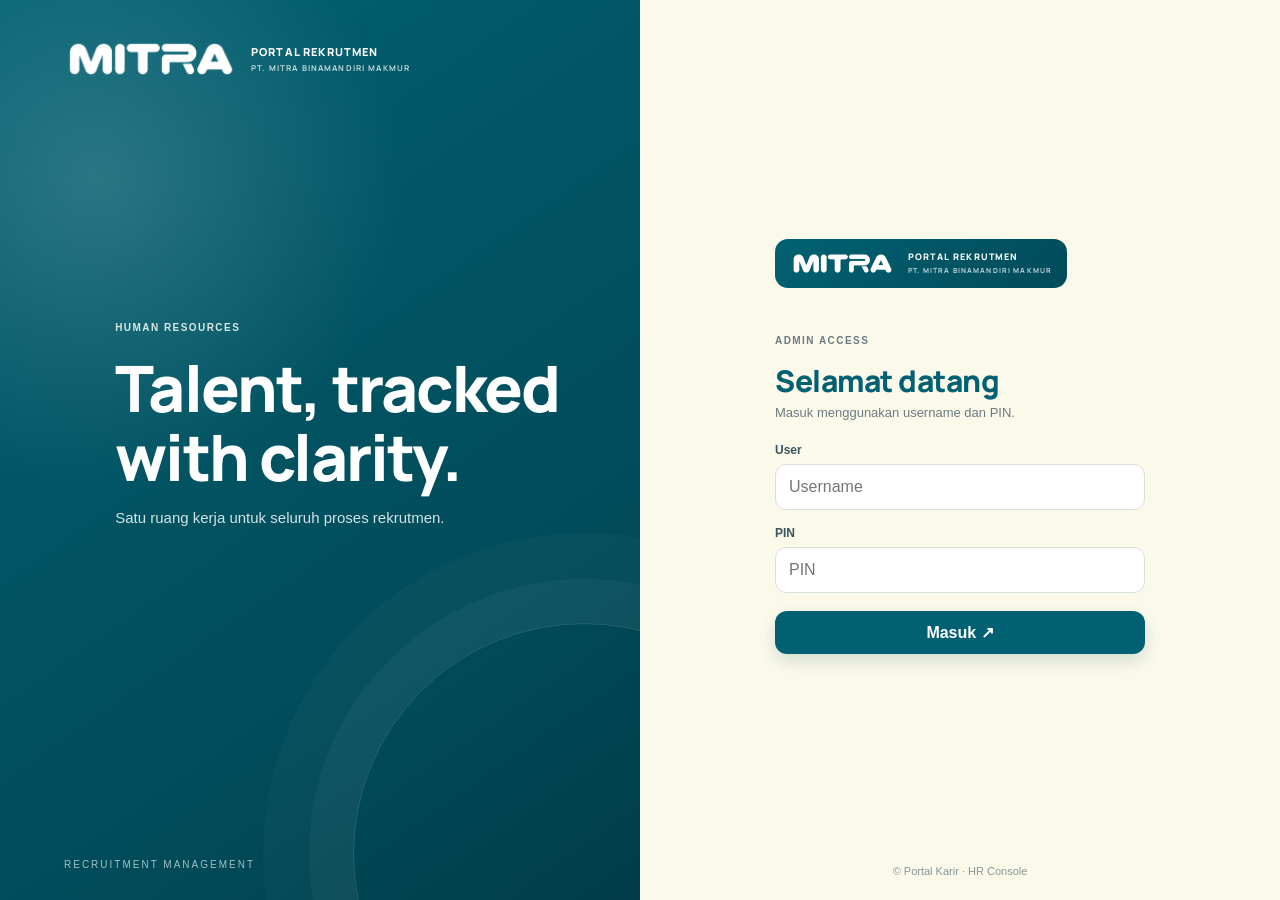
==== index.html @ e3c779b3 "Add files via upload" ====
<!doctype html>
<html lang="id">
<head>
  <meta charset="utf-8">
  <meta name="viewport" content="width=device-width, initial-scale=1">
  <meta name="theme-color" content="#016172">
  <title>Portal Karir · HR Console</title>
  <link rel="stylesheet" href="assets/css/app.css?v=20261119-mitra-recruitment-01">
  <link rel="stylesheet" href="assets/css/mitra-theme.css?v=20261119-mitra-recruitment-01">
</head>
<body class="admin-page">
  <div id="desktop-guard" class="desktop-guard">
    <div class="guard-mark"><img src="assets/img/logo-mitra.png" alt="Logo Mitra"></div>
    <div class="guard-title">Portal Karir</div>
  </div>

  <div id="login-view" class="login-screen">
    <div class="login-art">
      <div class="brand-lockup"><img class="brand-logo" src="assets/img/logo-mitra.png" alt="PT. Mitra Binamandiri Makmur"><span class="brand-copy">PORTAL REKRUTMEN<small>PT. MITRA BINAMANDIRI MAKMUR</small></span></div>
      <div class="login-art-copy"><span class="eyebrow">HUMAN RESOURCES</span><h1>Talent, tracked<br>with clarity.</h1><p>Satu ruang kerja untuk seluruh proses rekrutmen.</p></div>
      <div class="login-art-foot">RECRUITMENT MANAGEMENT</div>
    </div>
    <div class="login-panel">
      <div class="login-box">
        <div class="brand-lockup dark"><img class="brand-logo" src="assets/img/logo-mitra.png" alt="PT. Mitra Binamandiri Makmur"><span class="brand-copy">PORTAL REKRUTMEN<small>PT. MITRA BINAMANDIRI MAKMUR</small></span></div>
        <span class="eyebrow muted">ADMIN ACCESS</span>
        <h2>Selamat datang</h2>
        <p class="subtle">Masuk menggunakan username dan PIN.</p>
        <form id="login-form" autocomplete="on">
          <label class="field-label" for="login-user">User</label>
          <input id="login-user" class="input" name="username" autocomplete="username" autocapitalize="none" spellcheck="false" minlength="3" maxlength="32" required placeholder="Username">
          <label class="field-label" for="login-pin">PIN</label>
          <input id="login-pin" class="input" name="pin" type="password" inputmode="numeric" pattern="[0-9]{4,12}" minlength="4" maxlength="12" autocomplete="current-password" required placeholder="PIN">
          <button class="btn btn-primary full" type="submit">Masuk <span aria-hidden="true">↗</span></button>
          <div id="login-error" class="form-error" role="alert"></div>
        </form>
      </div>
      <div class="login-copyright">© Portal Karir · HR Console</div>
    </div>
  </div>

  <div id="admin-shell" class="admin-shell hidden">
    <aside class="sidebar">
      <div class="sidebar-brand"><img class="brand-logo" src="assets/img/logo-mitra.png" alt="Logo Mitra"><div><b>PORTAL REKRUTMEN</b><small>HR CONSOLE</small></div></div>
      <div class="sidebar-label">WORKSPACE</div>
      <nav id="admin-nav" class="side-nav">
        <button class="nav-item active" data-view="dashboard"><span class="nav-icon">▦</span>Dashboard</button>
        <button class="nav-item" data-view="stage1"><span class="nav-icon">◷</span>Rekrutmen Tahap 1</button>
        <button class="nav-item" data-view="stage2"><span class="nav-icon">▤</span>Rekrutmen Tahap 2</button>
        <button class="nav-item" data-view="stage3"><span class="nav-icon">◈</span>Rekrutmen Tahap 3</button>
        <button class="nav-item" data-view="employees"><span class="nav-icon">♙</span>Tracking Karyawan</button>
        <button class="nav-item" data-view="print"><span class="nav-icon">▧</span>Cetak Lamaran</button>
        <div class="nav-divider"></div>
        <button class="nav-item" data-view="reports"><span class="nav-icon">▥</span>Laporan Rekrutmen</button>
        <button class="nav-item" data-view="settings"><span class="nav-icon">⚙</span>Pengaturan Portal</button>
      </nav>
      <div class="sidebar-bottom"><div class="sidebar-status"><span class="status-dot"></span>Supabase connected</div><button id="logout-btn" class="logout-btn">Keluar <span>↗</span></button></div>
    </aside>
    <main class="admin-main">
      <header class="admin-topbar">
        <div><div class="eyebrow muted">RECRUITMENT MANAGEMENT</div><div id="page-title" class="topbar-title">Dashboard</div></div>
        <div class="topbar-right"><span class="live-label"><span class="status-dot"></span>Live data</span><div class="profile-chip"><span class="profile-avatar">HR</span><span><b id="admin-name">HR Admin</b><small>Administrator</small></span></div></div>
      </header>
      <section id="admin-content" class="admin-content"></section>
    </main>
  </div>
  <script type="module" src="assets/js/admin.js?v=20261119-mitra-recruitment-01"></script>
</body>
</html>
---- assets/css/app.css ----
@import url('https://fonts.googleapis.com/css2?family=DM+Sans:wght@400;500;600;700&family=Manrope:wght@400;500;600;700;800&display=swap');
:root{--ink:#18263b;--ink-2:#34445b;--muted:#8190a3;--paper:#fff;--canvas:#f5f7fa;--line:#e7ebf1;--navy:#17243a;--navy-2:#243651;--blue:#3b68d8;--blue-soft:#edf2ff;--cyan:#56b6c9;--gold:#c69b54;--green:#26977d;--red:#c65b64;--shadow:0 12px 36px rgba(21,40,68,.07);--radius:18px}
*{box-sizing:border-box}html,body{margin:0;min-height:100%;font-family:'DM Sans',sans-serif;color:var(--ink);background:var(--canvas)}button,input,select,textarea{font:inherit}button{cursor:pointer} .hidden{display:none!important}
/* shared */
.brand-symbol{display:grid;place-items:center;width:35px;height:35px;border-radius:11px;background:linear-gradient(145deg,#5178dc,#294da9);color:#fff;font:800 13px Manrope,sans-serif;letter-spacing:-.5px;box-shadow:0 5px 12px rgba(43,81,173,.2)}.brand-lockup,.sidebar-brand,.candidate-brand{display:flex;align-items:center;gap:11px;font:800 12px Manrope,sans-serif;letter-spacing:1.1px}.eyebrow{font-size:10px;font-weight:700;letter-spacing:1.6px;color:#8fa1ba}.eyebrow.muted{color:#9aa6b5}.subtle{color:var(--muted);font-size:13px}.btn{border:0;border-radius:12px;padding:12px 17px;font-weight:700;transition:.16s ease}.btn:hover{transform:translateY(-1px)}.btn-primary{background:var(--blue);color:#fff;box-shadow:0 7px 16px rgba(59,104,216,.2)}.btn-secondary{background:#f0f3f8;color:var(--ink-2)}.btn-danger{background:#fff0f1;color:#a63f49}.btn.full{width:100%;margin-top:18px}.input,.select,.textarea{width:100%;border:1px solid #dfe5ee;background:#fff;border-radius:10px;padding:12px 13px;color:var(--ink);outline:none;transition:.15s}.input:focus,.select:focus,.textarea:focus{border-color:#7897e7;box-shadow:0 0 0 3px rgba(59,104,216,.1)}.field-label{display:block;font-size:12px;font-weight:700;color:#536279;margin:16px 0 7px}.form-error{min-height:18px;color:var(--red);font-size:12px;margin-top:10px}.status-dot{display:inline-block;width:7px;height:7px;border-radius:50%;background:#49b69b;box-shadow:0 0 0 3px rgba(73,182,155,.13)}
/* admin login */
.login-screen{min-height:100vh;display:grid;grid-template-columns:1fr 1fr;background:#fff}.login-art{position:relative;display:flex;flex-direction:column;justify-content:space-between;padding:38px 5vw 30px;background:radial-gradient(ellipse at 88% 18%,rgba(79,118,199,.23),transparent 38%),linear-gradient(150deg,#152239,#1d3150 62%,#203c5b);color:#fff;overflow:hidden}.login-art:after{content:"";position:absolute;width:460px;height:460px;border:1px solid rgba(255,255,255,.10);border-radius:50%;right:-175px;bottom:-185px;box-shadow:0 0 0 44px rgba(255,255,255,.025),0 0 0 90px rgba(255,255,255,.02)}.login-art .brand-lockup{position:relative;z-index:1}.login-art-copy{position:relative;z-index:1;margin:0 0 9vh 4vw}.login-art-copy .eyebrow{color:#92a9d0}.login-art-copy h1{font:800 clamp(38px,5vw,68px)/1.08 Manrope,sans-serif;letter-spacing:-2.4px;margin:18px 0}.login-art-copy p{color:#c1cde0;font-size:15px}.login-art-foot{position:relative;z-index:1;color:#8194b2;font-size:10px;letter-spacing:2px}.login-panel{display:flex;justify-content:center;align-items:center;position:relative;padding:40px}.login-box{width:100%;max-width:370px}.login-box .brand-lockup{margin-bottom:70px}.brand-lockup.dark{color:var(--ink)}.login-box h2{font:800 30px Manrope,sans-serif;margin:12px 0 4px;letter-spacing:-1px}.login-box .subtle{margin:0 0 23px}.login-copyright{position:absolute;bottom:23px;color:#a7b1bf;font-size:11px}
/* desktop shell */
.admin-shell{min-height:100vh;display:grid;grid-template-columns:246px minmax(0,1fr)}.sidebar{position:sticky;top:0;height:100vh;background:var(--navy);padding:25px 17px 18px;color:#fff;display:flex;flex-direction:column}.sidebar-brand{padding:0 9px 36px;letter-spacing:.7px}.sidebar-brand b{display:block;font-size:11px}.sidebar-brand small{display:block;color:#8595ae;font-size:9px;letter-spacing:1.4px;margin-top:3px}.sidebar-label{font-size:9px;font-weight:700;letter-spacing:1.6px;color:#72829b;padding:0 12px 11px}.side-nav{display:flex;flex-direction:column;gap:5px}.nav-item{width:100%;display:flex;align-items:center;gap:12px;padding:12px 12px;border:0;border-radius:11px;background:transparent;text-align:left;color:#adbad0;font-size:12.5px;font-weight:600;transition:.15s}.nav-item:hover{background:rgba(255,255,255,.06);color:#fff}.nav-item.active{background:linear-gradient(100deg,rgba(82,121,215,.3),rgba(82,121,215,.12));color:#fff;box-shadow:inset 2px 0 #7b9cf0}.nav-icon{width:18px;text-align:center;font-size:17px;color:#8298bd}.nav-item.active .nav-icon{color:#a8befd}.nav-divider{height:1px;background:rgba(255,255,255,.09);margin:13px 8px}.sidebar-bottom{margin-top:auto}.sidebar-status{display:flex;align-items:center;gap:9px;padding:13px 10px;color:#8ea0b9;font-size:11px;border-top:1px solid rgba(255,255,255,.08)}.sidebar-status .status-dot{width:6px;height:6px}.logout-btn{width:100%;padding:12px 10px;display:flex;justify-content:space-between;background:transparent;color:#aab7cc;font-size:12px;border-radius:9px}.logout-btn:hover{background:rgba(255,255,255,.06);color:#fff}.admin-main{min-width:0}.admin-topbar{height:82px;padding:0 34px;display:flex;align-items:center;justify-content:space-between;background:#fff;border-bottom:1px solid var(--line)}.topbar-title{font:800 19px Manrope,sans-serif;margin-top:4px;letter-spacing:-.35px}.topbar-right{display:flex;align-items:center;gap:22px}.live-label{display:flex;align-items:center;gap:8px;font-size:11px;color:#7c8b9f}.profile-chip{display:flex;align-items:center;gap:10px;padding-left:18px;border-left:1px solid var(--line)}.profile-avatar{width:34px;height:34px;border-radius:50%;display:grid;place-items:center;background:#edf1fb;color:#4a67aa;font-size:11px;font-weight:800}.profile-chip b,.profile-chip small{display:block}.profile-chip b{font-size:11px}.profile-chip small{font-size:10px;color:#94a0ae;margin-top:2px}.admin-content{padding:30px 34px 54px;max-width:1600px;margin:auto}.page-intro{display:flex;justify-content:space-between;align-items:flex-end;gap:20px;margin-bottom:22px}.page-intro h1{font:800 25px Manrope,sans-serif;letter-spacing:-.9px;margin:0 0 4px}.page-intro p{font-size:12px;color:var(--muted);margin:0}.page-actions{display:flex;gap:9px;align-items:center}.stat-grid{display:grid;grid-template-columns:repeat(4,minmax(0,1fr));gap:15px;margin-bottom:18px}.stat-card{background:#fff;border:1px solid var(--line);border-radius:15px;padding:18px 19px;box-shadow:0 3px 12px rgba(21,40,68,.025)}.stat-top{display:flex;justify-content:space-between;align-items:center;color:#7d8a9b;font-size:11px;font-weight:600}.stat-icon{width:32px;height:32px;border-radius:10px;background:#eef2fb;color:#5574c0;display:grid;place-items:center;font-size:16px}.stat-number{font:800 27px Manrope,sans-serif;letter-spacing:-1px;margin-top:14px}.stat-note{font-size:10px;color:#9ba7b6;margin-top:2px}.content-grid{display:grid;grid-template-columns:minmax(0,1.5fr) minmax(280px,.9fr);gap:16px}.panel{background:#fff;border:1px solid var(--line);border-radius:15px;box-shadow:0 3px 12px rgba(21,40,68,.025);min-width:0}.panel-head{display:flex;align-items:center;justify-content:space-between;padding:17px 19px;border-bottom:1px solid #eef1f5}.panel-head h3{font:800 13px Manrope,sans-serif;margin:0}.panel-head p{font-size:10px;color:#97a3b2;margin:4px 0 0}.panel-body{padding:18px 19px}.chart-bars{display:flex;align-items:flex-end;gap:14px;height:180px;padding:8px 4px 0;border-bottom:1px solid #edf0f4}.bar-group{flex:1;height:100%;display:flex;flex-direction:column;justify-content:flex-end;align-items:center;gap:8px}.bar{width:min(36px,75%);min-height:5px;border-radius:7px 7px 2px 2px;background:linear-gradient(180deg,#86a2ee,#456bd1)}.bar-label{font-size:9px;color:#8d9aab}.bar-value{font-size:10px;color:#62738c;font-weight:700}.stage-list{display:grid;gap:14px}.stage-row{display:grid;grid-template-columns:1fr auto;align-items:center;gap:10px}.stage-row b{font-size:11px}.stage-row small{display:block;font-size:10px;color:#99a5b2;margin-top:3px}.stage-count{font:800 18px Manrope;color:#30486e}.progress-track{height:5px;background:#edf1f6;border-radius:8px;margin-top:8px;overflow:hidden}.progress-fill{height:100%;border-radius:8px;background:#7390dc}.table-panel{margin-top:17px}.table-wrap{overflow:auto}.data-table{width:100%;border-collapse:collapse;white-space:nowrap}.data-table th{padding:12px 15px;text-align:left;background:#fafbfd;color:#8d9aab;font-size:9px;letter-spacing:.7px;font-weight:700;border-bottom:1px solid #edf0f4}.data-table td{padding:13px 15px;font-size:11px;border-bottom:1px solid #f0f2f5;color:#47566b}.data-table tr:last-child td{border-bottom:0}.data-table td b{color:#26374f}.table-empty{text-align:center;padding:30px!important;color:#a0acb9!important}.table-search{display:flex;gap:8px}.table-search input{width:220px;padding:9px 11px;border:1px solid var(--line);border-radius:9px;font-size:11px;outline:none}.status-pill{display:inline-flex;align-items:center;gap:6px;padding:5px 9px;border-radius:30px;background:#f0f3f8;color:#62718a;font-size:9px;font-weight:700}.status-pill.blue{background:#edf2ff;color:#4c68b6}.status-pill.green{background:#eaf7f2;color:#28866d}.status-pill.gold{background:#fff6e9;color:#a87a38}.status-pill.gray{background:#f2f4f7;color:#8793a1}.row-actions{display:flex;gap:6px}.icon-btn{border:1px solid var(--line);background:#fff;border-radius:8px;padding:7px 9px;color:#536680;font-size:10px}.icon-btn:hover{background:#f5f7fb}.placeholder-panel{display:grid;place-items:center;min-height:330px;text-align:center;padding:32px}.placeholder-symbol{width:56px;height:56px;display:grid;place-items:center;border-radius:17px;background:#eef2fb;color:#5976bd;font-size:23px;margin-bottom:16px}.placeholder-panel h2{font:800 18px Manrope;margin:0 0 5px}.placeholder-panel p{font-size:12px;color:#9aa5b2;margin:0}.filters{display:flex;gap:8px;flex-wrap:wrap}.filters .select{width:auto;min-width:160px;padding:9px 11px;font-size:11px}
/* candidate mobile */
.candidate-page{background:#f4f6f9;min-height:100vh}.candidate-wrap{max-width:650px;margin:0 auto;padding:22px 16px 50px}.candidate-brand{height:43px;margin:0 0 20px;color:#25344b}.candidate-brand .brand-symbol{width:32px;height:32px;border-radius:10px}.candidate-content{min-height:300px}.candidate-card{background:#fff;border:1px solid #e7ebf1;border-radius:20px;box-shadow:0 12px 35px rgba(28,45,72,.06);padding:24px}.candidate-card h1{font:800 22px Manrope;letter-spacing:-.6px;margin:4px 0 5px}.candidate-card .subtle{margin:0}.stage-kicker{font-size:9px;letter-spacing:1.8px;font-weight:800;color:#8a99ae}.stage-number{font:800 46px Manrope;color:#e7ecf5;line-height:1;margin:19px 0 3px}.placeholder-card{min-height:340px;display:flex;flex-direction:column;justify-content:center;align-items:center;text-align:center}.placeholder-card .placeholder-line{width:44px;height:3px;border-radius:4px;background:#6887dc;margin-top:18px}.step-top{display:flex;align-items:center;justify-content:space-between;margin-bottom:14px}.step-top .step-number{font-size:10px;color:#8997aa;font-weight:700;letter-spacing:.6px}.step-progress{height:4px;background:#e8edf5;border-radius:8px;overflow:hidden;margin-bottom:19px}.step-progress span{height:100%;display:block;background:#587be0;border-radius:8px}.candidate-title{font:800 22px Manrope;letter-spacing:-.7px;margin:0 0 5px}.candidate-sub{font-size:12px;color:#8391a4;margin:0 0 22px}.upload-zone{display:grid;place-items:center;text-align:center;border:1.5px dashed #cbd5e4;border-radius:14px;background:#fafbfd;padding:24px 14px;transition:.15s}.upload-zone:focus-within,.upload-zone:hover{border-color:#7896e4;background:#f7f9ff}.upload-icon{width:42px;height:42px;border-radius:13px;display:grid;place-items:center;background:#edf2ff;color:#5879d5;font-size:20px;margin-bottom:9px}.upload-zone b{font-size:12px}.upload-zone small{color:#96a2b2;font-size:10px;margin-top:4px}.upload-zone input{max-width:100%;margin-top:12px;font-size:11px}.ocr-status{font-size:11px;color:#73839a;margin:12px 0;min-height:16px}.ocr-grid{display:grid;grid-template-columns:1fr 1fr;gap:11px;margin-top:16px}.ocr-grid .wide{grid-column:1/-1}.form-section{background:#fff;border:1px solid #e7ebf1;border-radius:17px;padding:19px;margin-top:12px}.form-section h2{font:800 13px Manrope;margin:0 0 15px;display:flex;align-items:center;gap:9px}.section-bullet{width:23px;height:23px;display:grid;place-items:center;border-radius:8px;background:#edf2ff;color:#5676ce;font-size:10px}.form-grid{display:grid;grid-template-columns:1fr 1fr;gap:12px}.form-field{min-width:0}.form-field.wide{grid-column:1/-1}.form-field label{display:block;font-size:10px;color:#687990;font-weight:700;margin-bottom:6px}.form-field input,.form-field select,.form-field textarea{width:100%;min-width:0;border:1px solid #dfe5ee;border-radius:9px;padding:10px 11px;font:12px 'DM Sans',sans-serif;color:#24344b;background:#fff;outline:none}.form-field input:focus,.form-field select:focus,.form-field textarea:focus{border-color:#829ce5;box-shadow:0 0 0 3px rgba(88,123,224,.08)}.form-field textarea{min-height:75px;resize:vertical}.form-field input[readonly]{background:#f6f8fb;color:#64748a}.field-note{font-size:9px;color:#9aa6b5;margin-top:4px}.choice-row{display:flex;flex-wrap:wrap;gap:8px}.choice-chip{display:flex;align-items:center;gap:6px;padding:9px 11px;border:1px solid #e0e6ef;border-radius:10px;color:#53647c;font-size:11px}.choice-chip input{accent-color:#5377d9}.conditional-fields{margin-top:12px;padding:13px;border-radius:12px;background:#f8f9fc;border:1px solid #edf0f5}.repeat-row{padding:12px 0;border-top:1px solid #ebeff4}.repeat-row:first-child{border-top:0}.repeat-title{font-size:10px;font-weight:800;color:#70819a;margin-bottom:10px}.candidate-actions{display:flex;gap:9px;margin-top:17px}.candidate-actions>*{flex:1}.candidate-actions .btn{padding:13px 12px;font-size:12px}.consent-wrap{display:flex;align-items:flex-start;gap:9px;color:#64748a;font-size:11px;line-height:1.5}.consent-wrap input{margin-top:2px;accent-color:#587be0}.completion-card{text-align:center;padding:34px 24px}.completion-mark{width:54px;height:54px;border-radius:50%;display:grid;place-items:center;background:#eaf7f2;color:#26977d;font-size:24px;margin:0 auto 16px}.completion-card h1{font:800 21px Manrope;margin:0 0 8px}.completion-card p{color:#8794a5;font-size:12px}.link-box{padding:11px 12px;border:1px solid #e5eaf1;border-radius:10px;background:#fafbfd;font-size:10px;word-break:break-all;color:#61728d;margin:15px 0}.mini-note{font-size:10px;color:#97a3b2}.disc-card{background:#fff;border:1px solid #e7ebf1;border-radius:18px;padding:20px;margin-top:12px}.disc-progress-meta{display:flex;justify-content:space-between;color:#8b98aa;font-size:11px;margin-bottom:8px}.disc-q-title{font:800 18px Manrope;letter-spacing:-.5px;margin:0 0 4px}.disc-q-sub{font-size:11px;color:#8b98aa;margin-bottom:15px}.disc-option{display:grid;grid-template-columns:minmax(0,1fr) 78px 78px;gap:7px;align-items:center;padding:9px 0;border-top:1px solid #eff2f6}.disc-option:first-child{border-top:0}.disc-option-text{font-size:12px;line-height:1.4;color:#52637b}.disc-pick{display:grid;place-items:center;min-width:44px;min-height:44px;padding:8px 4px;border:1px solid #e3e8f0;border-radius:8px;background:#fff;color:#8693a5;font-size:12px;font-weight:800}.disc-pick.selected-most{border-color:#5f7edb;background:#edf2ff;color:#4666ca}.disc-pick.selected-least{border-color:#c39b5b;background:#fff7e9;color:#9a7139}.disc-legend{display:grid;grid-template-columns:1fr 1fr;gap:7px;margin:13px 0}.disc-legend span{font-size:10px;padding:8px;border-radius:8px;text-align:center;background:#f3f6fc;color:#63738d}.candidate-toast{padding:10px 12px;border-radius:9px;background:#fff4e7;color:#956c31;font-size:10px;margin-top:10px}
@media(max-width:1023px){#desktop-guard{display:grid;min-height:100vh;place-content:center;justify-items:center;gap:12px;background:var(--navy);color:#fff}#desktop-guard .guard-mark{display:grid;place-items:center;width:52px;height:52px;border-radius:16px;background:#4265bf;font:800 17px Manrope}#desktop-guard .guard-title{font:800 16px Manrope;letter-spacing:1px}.login-screen,.admin-shell{display:none!important}}
@media(min-width:1024px){#desktop-guard{display:none!important}}
@media(max-width:720px){.candidate-wrap{padding:15px 12px 35px}.candidate-brand{margin-bottom:14px}.candidate-card{padding:19px;border-radius:16px}.candidate-title{font-size:20px}.form-section{padding:15px}.form-grid,.ocr-grid{grid-template-columns:1fr}.form-field.wide,.ocr-grid .wide{grid-column:auto}.disc-card{padding:16px}.disc-option{grid-template-columns:minmax(0,1fr) 64px 64px;gap:5px}.disc-pick{font-size:12px;padding:8px 2px;min-width:44px;min-height:44px}.candidate-actions{flex-direction:column}.login-screen{grid-template-columns:1fr}.login-art{display:none}}
@media print{.candidate-brand,.candidate-actions,.btn{display:none!important}}

/* Stage 2 form refinements */
.privacy-note{margin:12px 0 0;text-align:center;color:#9aa6b5;font-size:10px}
.form-section{scroll-margin-top:16px}
.form-field input[type="date"]{min-height:39px}
.form-field input[type="number"]{font-variant-numeric:tabular-nums}
.form-field [hidden],[data-block][hidden]{display:none!important}
.repeat-config{margin:0 0 8px}
.form-field input:invalid:not(:focus):not(:placeholder-shown){border-color:#d9a1a5}
.upload-zone input[type="file"]{max-width:100%}
@media(max-width:720px){.candidate-wrap{padding-bottom:calc(28px + env(safe-area-inset-bottom))}.form-section{padding:16px;margin-top:10px}.form-grid{gap:11px}.form-field label{font-size:11px}.form-field input,.form-field select,.form-field textarea{font-size:16px;min-height:43px}.choice-chip{min-height:42px}.candidate-actions .btn{min-height:46px}}

/* Stage 3 · HR operations */
.table-subline{display:block;color:#9aa5b4;margin-top:3px;font-size:9px}
.dashboard-bars{gap:9px}
.dashboard-bars .bar-label{font-size:8px;text-align:center;white-space:nowrap}
.template-manager{margin-top:18px;overflow:hidden}
.template-manager-body{padding:18px 19px}
.template-current{display:flex;align-items:center;justify-content:space-between;gap:18px;padding:14px 15px;border:1px solid #e8edf4;border-radius:12px;background:#fafbfd}
.template-current small,.template-current b,.template-current span{display:block}
.template-current small{font-size:9px;letter-spacing:1px;font-weight:800;color:#95a1b0;margin-bottom:5px}
.template-current b{font-size:12px;color:#2d405e}
.template-current span{font-size:10px;color:#8b98a8;margin-top:4px}
.template-upload{display:grid;grid-template-columns:minmax(180px,1fr) minmax(220px,1.1fr) auto;align-items:end;gap:12px;padding:17px 0;border-bottom:1px solid #edf0f4}
.template-upload-copy b,.template-upload-copy span{display:block}
.template-upload-copy b{font-size:12px;color:#354760}
.template-upload-copy span{font-size:10px;line-height:1.5;color:#98a4b3;margin-top:4px}
.template-upload-copy code{background:#f0f3f8;padding:2px 4px;border-radius:4px;color:#586d8c}
.template-upload .input{font-size:11px;padding:10px}
.template-history{margin-top:16px}
.template-history-title{font-size:11px;font-weight:800;color:#53637b;margin:0 0 8px}
.template-error{padding:10px 0}
.modal-backdrop{position:fixed;inset:0;z-index:1200;display:grid;place-items:center;padding:22px;background:rgba(14,25,43,.46);backdrop-filter:blur(4px)}
.employee-modal-card{width:min(620px,100%);max-height:min(90vh,850px);overflow:auto;background:#fff;border-radius:18px;box-shadow:0 24px 80px rgba(12,27,50,.24);padding:22px}
.employee-modal-head{display:flex;justify-content:space-between;align-items:flex-start;border-bottom:1px solid #edf0f4;padding-bottom:16px;margin-bottom:4px}
.employee-modal-head small{font-size:9px;font-weight:800;letter-spacing:1.3px;color:#8998ad}
.employee-modal-head h2{font:800 19px Manrope;margin:5px 0 0;letter-spacing:-.4px}
.modal-close{width:32px;height:32px;border:1px solid #e4e9f0;border-radius:9px;background:#fff;color:#718097;font-size:22px;line-height:1}
.employee-form-grid{display:grid;grid-template-columns:1fr 1fr;gap:12px 14px;padding-top:10px}
.employee-form-grid label{display:block;min-width:0;font-size:10px;font-weight:700;color:#67778e}
.employee-form-grid .input,.employee-form-grid .select,.employee-form-grid .textarea{display:block;margin-top:6px;font-size:12px;padding:10px 11px}
.employee-notes{grid-column:1/-1}
.employee-modal-actions{display:flex;justify-content:flex-end;gap:9px;margin-top:17px}
.employee-form-grid textarea{resize:vertical}
@media(max-width:1200px){.admin-content{padding-left:24px;padding-right:24px}.sidebar{padding-left:12px;padding-right:12px}.admin-shell{grid-template-columns:220px minmax(0,1fr)}}
@media(max-width:1100px){.template-upload{grid-template-columns:1fr 1fr}.template-upload-copy{grid-column:1/-1}.dashboard-bars{gap:5px}}
@media(max-width:720px){.template-current{align-items:flex-start;flex-direction:column}.template-upload{grid-template-columns:1fr}.template-upload-copy{grid-column:auto}.employee-form-grid{grid-template-columns:1fr}.employee-notes{grid-column:auto}.employee-modal-card{padding:18px}.employee-modal-actions>*{flex:1}}

/* Candidate v0.4 · mobile-first form wizard */
.candidate-page{background:#f3f5f8}
.candidate-wrap{max-width:680px;padding-top:18px}
.candidate-brand{margin-bottom:14px}
.form-wizard-card{padding:17px;overflow:visible}
.wizard-heading{display:flex;align-items:center;justify-content:space-between;gap:12px;margin-bottom:12px}
.wizard-heading .candidate-title{margin:0;font-size:20px}
.wizard-step-label{font-size:11px;color:#8391a4;margin-top:3px}
.wizard-save-state{font-size:10px;font-weight:700;color:#27967b;white-space:nowrap}
.wizard-save-state.failed{color:#bd626b}
.wizard-progress{height:4px;background:#e6ebf2;border-radius:10px;overflow:hidden;margin:0 0 14px}
.wizard-progress>span{display:block;height:100%;width:8%;background:#5479d9;border-radius:10px;transition:width .2s ease}
.form-step[hidden]{display:none!important}
.form-section{padding:17px;margin-top:10px;border-radius:14px;box-shadow:0 3px 15px rgba(21,40,68,.025)}
.form-section h2{font-size:11px;letter-spacing:.55px;margin-bottom:13px}
.section-bullet{width:22px;height:22px;flex:0 0 22px}
.form-grid{gap:10px 12px}
.form-field label{font-size:10px;margin:0 0 5px}
.form-field input,.form-field select,.form-field textarea{min-height:40px;padding:9px 11px;border-radius:9px;font-size:13px}
.form-field textarea{min-height:66px}
.form-field input[readonly]{background:#f4f6f9;border-color:#edf0f4;color:#8390a2}
.repeat-row{padding:11px 0}
.repeat-title{font-size:10px;margin-bottom:8px}
.conditional-fields{padding:11px;margin-top:10px;background:#fafbfd}
.address-preview{margin-top:9px;padding:9px 11px;border-radius:9px;background:#f3f6fb;color:#52647e;font-size:10px;line-height:1.5;min-height:0;overflow-wrap:anywhere}
.address-preview.empty{display:none}
.wizard-actions{position:sticky;bottom:7px;z-index:20;display:flex;gap:9px;padding:10px 0 2px;margin-top:12px;background:linear-gradient(180deg,rgba(255,255,255,0),#fff 22%);}
.wizard-actions .btn{flex:1;min-height:45px;font-size:12px}
.wizard-actions .btn:disabled{opacity:.35}
.cv-upload-zone{margin-top:5px;cursor:pointer}
.cv-upload-zone input{font-size:11px!important;min-height:auto!important}
.cv-upload-state{font-size:10px;color:#27967b;margin-top:8px;min-height:14px}
.ktp-card{padding:17px}
.ktp-card .candidate-title{margin:0 0 13px}
.ktp-camera-frame{position:relative;width:100%;aspect-ratio:4/3;border-radius:13px;overflow:hidden;background:#111827;display:grid;place-items:center}
.ktp-camera-frame video{width:100%;height:100%;object-fit:cover;display:block}
.ktp-guide{position:absolute;width:88%;aspect-ratio:1.586;border:2px solid rgba(255,255,255,.96);border-radius:9px;box-shadow:0 0 0 999px rgba(8,15,28,.3),0 0 0 1px rgba(19,36,65,.25);pointer-events:none}
.ktp-guide:before,.ktp-guide:after{content:"";position:absolute;inset:7px;border:1px solid rgba(255,255,255,.38);border-radius:5px}
.ktp-guide span{position:absolute;top:7px;left:8px;padding:3px 6px;border-radius:4px;background:rgba(10,20,36,.66);color:#fff;font-size:8px;font-weight:800;letter-spacing:1px}
.ocr-status,.camera-status{font-size:10px;color:#7f8ea4;text-align:center;min-height:15px;margin:9px 0 0}
.camera-actions{display:grid;grid-template-columns:1.2fr .8fr;gap:8px;margin-top:10px}
.camera-actions .btn{min-height:44px;font-size:12px}
.manual-entry{display:block;margin:11px auto 0;padding:7px 12px;background:transparent;border:0;color:#8592a5;font-size:10px;font-weight:700}
.manual-entry:hover{color:#3b68d8}
.candidate-actions{margin-top:12px}
.form-error{min-height:0;font-size:11px;margin:7px 2px 0}
@media(max-width:720px){
  .candidate-wrap{padding:10px 10px calc(18px + env(safe-area-inset-bottom));max-width:600px}
  .candidate-brand{height:34px;margin-bottom:10px;gap:8px;font-size:10px}
  .candidate-brand .brand-symbol{width:29px;height:29px}
  .candidate-card,.form-wizard-card,.ktp-card{padding:14px;border-radius:14px}
  .form-section{padding:13px;margin-top:9px;border-radius:12px}
  .form-grid,.ocr-grid{grid-template-columns:1fr 1fr;gap:9px 10px}
  .form-field.wide{grid-column:1/-1}
  .form-field label{font-size:10px}
  .form-field input,.form-field select,.form-field textarea{font-size:16px;min-height:44px;padding:9px 10px}
  .form-field textarea{min-height:70px}
  .wizard-heading .candidate-title{font-size:18px}
  .wizard-actions{bottom:env(safe-area-inset-bottom);padding:10px 0 4px}
  .wizard-actions .btn{min-height:47px;font-size:13px}
  .repeat-row{padding:9px 0}
  .ktp-camera-frame{aspect-ratio:4/3}
  .ktp-guide{width:90%}
}
@media(max-width:380px){.form-grid{grid-template-columns:1fr}.form-field.wide{grid-column:auto}.camera-actions{grid-template-columns:1fr 1fr}}


/* Tahap 2 · candidate-first mobile refinements */
.form-field select{
  appearance:none;
  -webkit-appearance:none;
  padding-right:36px!important;
  background-image:url("data:image/svg+xml,%3Csvg xmlns='http://www.w3.org/2000/svg' width='14' height='14' viewBox='0 0 24 24' fill='none' stroke='%237b8ba2' stroke-width='2' stroke-linecap='round' stroke-linejoin='round'%3E%3Cpath d='m6 9 6 6 6-6'/%3E%3C/svg%3E");
  background-repeat:no-repeat;
  background-position:right 12px center;
  background-size:14px;
}
.inline-toggle{display:flex;align-items:center;gap:9px;margin-top:13px;color:#60718a;font-size:11px;font-weight:650;cursor:pointer;min-height:34px}
.inline-toggle input{width:16px;height:16px;accent-color:#3b68d8;flex:0 0 auto}
.ktp-camera-frame{aspect-ratio:4/3;background:#0b1220}
.ktp-camera-frame video{object-fit:cover;transform:translateZ(0)}
.ktp-guide{width:92%;aspect-ratio:1.586;border:2px solid #fff;border-radius:10px;box-shadow:0 0 0 999px rgba(5,13,28,.44),0 0 0 1px rgba(255,255,255,.18);background:transparent}
.ktp-guide:before{inset:5px;border:1px solid rgba(255,255,255,.46);border-radius:6px}
.ktp-guide:after{display:none}
.ktp-guide span{top:8px;left:9px;padding:4px 7px;background:rgba(13,26,48,.72);font-size:8px;letter-spacing:.8px}
.ktp-camera-corners{position:absolute;inset:0;pointer-events:none;background:linear-gradient(#fff,#fff) left 13px top 13px/22px 2px no-repeat,linear-gradient(#fff,#fff) left 13px top 13px/2px 22px no-repeat,linear-gradient(#fff,#fff) right 13px top 13px/22px 2px no-repeat,linear-gradient(#fff,#fff) right 13px top 13px/2px 22px no-repeat,linear-gradient(#fff,#fff) left 13px bottom 13px/22px 2px no-repeat,linear-gradient(#fff,#fff) left 13px bottom 13px/2px 22px no-repeat,linear-gradient(#fff,#fff) right 13px bottom 13px/22px 2px no-repeat,linear-gradient(#fff,#fff) right 13px bottom 13px/2px 22px no-repeat;opacity:.32}
.ktp-fallback[hidden]{display:none!important}
.ktp-card{padding:18px}
.ktp-card .candidate-title{margin-bottom:13px}
.camera-actions{grid-template-columns:1fr}
.camera-actions .btn{min-height:48px;font-size:13px}
.ocr-status{min-height:17px;font-size:11px}
.camera-status{font-size:10px}
.form-wizard-card{padding:16px}
.wizard-actions{padding-bottom:calc(7px + env(safe-area-inset-bottom));bottom:0;background:linear-gradient(180deg,rgba(255,255,255,0),#fff 25%)}
.form-field input[type="number"],.form-field input[data-format-number="idr"]{font-variant-numeric:tabular-nums}
.form-field select:focus-visible,.form-field input:focus-visible,.form-field textarea:focus-visible{outline:2px solid rgba(59,104,216,.2);outline-offset:1px}
@media(max-width:720px){
  .candidate-wrap{max-width:560px;padding:9px 10px calc(20px + env(safe-area-inset-bottom))}
  .candidate-brand{margin-bottom:9px}
  .form-wizard-card{padding:12px}
  .wizard-heading{margin-bottom:9px}
  .wizard-heading .candidate-title{font-size:18px}
  .wizard-step-label{font-size:11px}
  .form-section{padding:13px;margin-top:8px}
  .form-section h2{margin-bottom:10px;font-size:10px}
  .form-grid{grid-template-columns:1fr 1fr;gap:9px}
  .form-field label{font-size:10px;line-height:1.3}
  .form-field input,.form-field select,.form-field textarea{min-height:44px;font-size:16px;padding:9px 10px}
  .form-field textarea{min-height:68px}
  .repeat-row{padding:8px 0}
  .repeat-title{margin-bottom:7px}
  .ktp-camera-frame{aspect-ratio:4/3}
  .ktp-guide{width:93%}
  .wizard-actions .btn{min-height:48px;font-size:13px}
}
@media(max-width:380px){
  .form-grid{grid-template-columns:1fr}
  .form-field.wide{grid-column:auto}
  .form-grid .form-field:has(select[name="gender"]),.form-grid .form-field:has(input[name="alamat_rt"]),.form-grid .form-field:has(input[name="alamat_rw"]){grid-column:auto}
}
.manual-entry[hidden]{display:none!important}
.field-hint{display:block;margin:7px 0 12px;color:#738198;font-size:11px;line-height:1.45}

/* KTP OCR attempt/loading states — scoped to the identity scan screen */
.ocr-loading-panel{min-height:270px;border:1px solid #e7ebf1;border-radius:13px;background:#f8faff;display:flex;flex-direction:column;align-items:center;justify-content:center;text-align:center;padding:24px 18px;gap:9px}
.ocr-loading-panel[hidden]{display:none!important}
.ocr-loading-panel strong{font:800 15px Manrope;color:#26364d}
.ocr-loading-panel span,.ocr-loading-panel small{font-size:10px;color:#73839a}
.ocr-loading-panel p{font-size:11px;color:#73839a;line-height:1.5;margin:3px 0}
.ocr-spinner{width:35px;height:35px;border:3px solid #dce5fb;border-top-color:#587be0;border-radius:50%;animation:ktp-ocr-spin .8s linear infinite;margin-bottom:5px}
@keyframes ktp-ocr-spin{to{transform:rotate(360deg)}}
#ktp-camera-area[hidden]{display:none!important}

/* Tahap 2 — assisted KTP capture and manual crop alignment */
.camera-assist-status{display:flex;flex-direction:column;gap:3px;margin:10px 0 2px;padding:10px 12px;border:1px solid #e4eaf2;border-radius:10px;background:#f7f9fc;text-align:left}
.camera-assist-status strong{font-size:11px;color:#43536b}
.camera-assist-status span{font-size:10px;line-height:1.4;color:#74839a}
.camera-assist-status[data-state="warning"]{border-color:#f0dfbd;background:#fff9ed}
.camera-assist-status[data-state="warning"] strong{color:#936a2c}
.camera-assist-status[data-state="ready"]{border-color:#bfe4d6;background:#effaf5}
.camera-assist-status[data-state="ready"] strong{color:#187a5d}
.camera-assist-status[data-state="check"]{border-color:#e3e8f0;background:#f7f9fc}
.ktp-guide{border:2px solid rgba(255,255,255,.96);box-shadow:0 0 0 999px rgba(5,13,28,.48),0 0 0 1px rgba(255,255,255,.22);background:rgba(255,255,255,.025)}
.ktp-guide span{font-size:9px;letter-spacing:.6px}
.camera-actions{grid-template-columns:1fr 1fr}
.camera-actions .btn{min-height:48px}
.ktp-fallback{padding:8px 10px;border-radius:9px;background:#f8f9fc;color:#78869b;font-size:10px;text-align:center}
.ktp-crop-heading{display:flex;flex-direction:column;gap:4px;margin:2px 0 10px}
.ktp-crop-heading strong{font-size:13px;color:#26364d}
.ktp-crop-heading span,.ktp-crop-help{font-size:10px;line-height:1.5;color:#8290a3}
.ktp-crop-wrap{position:relative;overflow:hidden;border:1px solid #dce3ed;border-radius:12px;background:#17243a;touch-action:none}
.ktp-crop-wrap canvas{display:block;width:100%;height:auto;aspect-ratio:1.586;touch-action:none;cursor:grab}
.ktp-crop-wrap canvas:active{cursor:grabbing}
.ktp-crop-corners{position:absolute;inset:0;pointer-events:none;background:linear-gradient(#fff,#fff) left 8px top 8px/25px 3px no-repeat,linear-gradient(#fff,#fff) left 8px top 8px/3px 25px no-repeat,linear-gradient(#fff,#fff) right 8px top 8px/25px 3px no-repeat,linear-gradient(#fff,#fff) right 8px top 8px/3px 25px no-repeat,linear-gradient(#fff,#fff) left 8px bottom 8px/25px 3px no-repeat,linear-gradient(#fff,#fff) left 8px bottom 8px/3px 25px no-repeat,linear-gradient(#fff,#fff) right 8px bottom 8px/25px 3px no-repeat,linear-gradient(#fff,#fff) right 8px bottom 8px/3px 25px no-repeat;opacity:.94}
.ktp-zoom-control{display:flex;align-items:center;gap:12px;margin:13px 1px 9px;font-size:10px;font-weight:700;color:#61728b}
.ktp-zoom-control span{white-space:nowrap}
.ktp-zoom-control input{width:100%;accent-color:#587be0}
.ktp-crop-tools{display:grid;grid-template-columns:1fr 1fr;gap:8px}
.ktp-crop-tools .btn{min-height:40px;font-size:11px}
.ktp-crop-help{margin:8px 0 0}
.ktp-crop-actions{margin-top:12px}
.ktp-crop-actions .btn{min-height:46px;font-size:11px}
#ktp-crop-editor[hidden]{display:none!important}
@media(max-width:520px){.camera-actions{grid-template-columns:1fr}.ktp-crop-actions{flex-direction:column}.ktp-crop-wrap canvas{min-height:190px}}

/* OCR confidence review labels — informational only, never block editing/submission */
.ocr-review-tag{display:inline-flex;align-items:center;margin-left:6px;padding:2px 5px;border-radius:5px;background:#fff4df;color:#916326;font-size:8px;font-weight:800;letter-spacing:0;vertical-align:middle}
.ocr-review-tag[data-level="low"]{background:#ffebeb;color:#a33b3b}
.ocr-review-summary{margin:0 0 11px;padding:9px 11px;border:1px solid #f0dfbd;border-radius:9px;background:#fff9ed;color:#86622d;font-size:10px;line-height:1.5}

/* OCR mobile reliability patch — 2026-11-16 */
html{
  width:100%;
  min-width:0;
  -webkit-text-size-adjust:100%;
  text-size-adjust:100%;
}
body.candidate-page{
  width:100%;
  max-width:100%;
  min-height:100svh;
  overflow-x:hidden;
}
.candidate-wrap{
  width:100%;
  max-width:680px;
  min-width:0;
  margin-inline:auto;
  padding-inline:clamp(10px,3vw,20px);
}
#candidate-app,.candidate-card,.ktp-card,.form-wizard-card,.form-section,
.form-grid,.form-field,.candidate-actions{min-width:0;max-width:100%}
.ktp-camera-frame{
  position:relative;
  width:100%;
  min-width:0;
  aspect-ratio:4/3;
  background:#101a2b;
  isolation:isolate;
}
.ktp-camera-frame video{
  position:absolute;
  inset:0;
  z-index:0;
  width:100%;
  height:100%;
  object-fit:cover;
  display:block;
  opacity:0;
  background:#101a2b;
  transition:opacity .18s ease;
}
.ktp-camera-frame[data-camera-state="ready"] video{opacity:1}
.ktp-camera-placeholder{
  position:absolute;
  inset:0;
  z-index:1;
  display:grid;
  align-content:center;
  justify-items:center;
  gap:8px;
  padding:24px;
  text-align:center;
  color:#e8eef8;
  background:radial-gradient(ellipse at 50% 25%,#283e5c 0,#17263d 58%,#101a2b 100%);
}
.ktp-camera-placeholder[hidden]{display:none!important}
.ktp-camera-placeholder strong{font-size:13px;font-weight:800;color:#fff}
.ktp-camera-placeholder span{max-width:290px;font-size:11px;line-height:1.5;color:#c0ccdd}
.ktp-camera-frame[data-camera-state="ready"] .ktp-camera-placeholder{display:none}
.ktp-camera-frame[data-camera-state="unavailable"] .ktp-guide,
.ktp-camera-frame[data-camera-state="unavailable"] .ktp-camera-corners{display:none}
.ktp-camera-frame[data-camera-state="loading"] .ktp-guide{opacity:.35}
.ktp-guide{z-index:2}
.ktp-camera-corners{z-index:3}
.camera-assist-status{min-width:0;overflow-wrap:anywhere}
.camera-actions{display:grid;grid-template-columns:1fr 1fr;gap:9px}
.camera-actions>*{min-width:0;width:100%}
.manual-entry{
  display:block;
  width:100%;
  min-height:42px;
  margin:9px 0 0;
  padding:10px 12px;
  border:1px solid #e5eaf2;
  border-radius:10px;
  background:#fafbfd;
  color:#536b9c;
  font-size:12px;
  font-weight:700;
}
.manual-entry:hover{background:#f2f5fb}
@media(max-width:720px){
  .candidate-wrap{width:100%;max-width:560px;padding:8px 10px calc(18px + env(safe-area-inset-bottom))}
  .candidate-brand{margin-bottom:8px}
  .ktp-card{padding:14px}
  .ktp-card .candidate-title{font-size:20px}
  .ktp-camera-frame{width:100%;aspect-ratio:4/3;max-height:42svh}
  .camera-actions{grid-template-columns:minmax(0,1fr) minmax(0,1fr)}
  .camera-actions .btn{padding:12px 8px;font-size:12px;white-space:normal}
  .manual-entry{font-size:12px}
}
@media(max-width:360px){
  .candidate-wrap{padding-inline:8px}
  .ktp-card{padding:11px}
  .camera-actions{grid-template-columns:1fr}
}

.camera-actions #capture-ktp:disabled{opacity:.42;filter:grayscale(.62);cursor:not-allowed;box-shadow:none}


/* OCR v05 — deliberately minimal capture surface and transparent mapping details */
.ktp-card .candidate-title{margin-bottom:14px}
.ktp-camera-frame{border-radius:14px;overflow:hidden;background:#0d1728}
.ktp-guide{
  width:92%;
  aspect-ratio:1.586;
  border:1.5px solid rgba(255,255,255,.88);
  border-radius:8px;
  background:transparent;
  box-shadow:0 0 0 999px rgba(5,13,28,.16);
}
.ktp-guide span,.ktp-camera-corners,.camera-assist-status{display:none!important}
.camera-status:empty,.ocr-status:empty{display:none}
.ocr-readiness{display:block;min-height:15px;margin:7px 1px 0;color:#7d8999;font-size:10px;line-height:1.4}
.ocr-readiness[hidden]{display:none!important}
.ocr-readiness[data-state="ready"]{color:#237b5d}
.ocr-readiness[data-state="warning"]{color:#94672e}
.ocr-loading-panel{min-height:110px;padding:18px 14px;border:0;background:#f7f9fc;gap:7px}
.ocr-loading-panel .ocr-spinner{width:26px;height:26px;margin-bottom:1px}
.ocr-loading-panel strong{font-size:13px}
.ocr-loading-panel span,.ocr-loading-panel small{font-size:10px}
.manual-entry[hidden]{display:none!important}
.ocr-map-details{margin:0 0 13px;border:1px solid #e7ebf1;border-radius:10px;background:#fbfcfe;color:#42536b}
.ocr-map-details summary{padding:11px 12px;cursor:pointer;font-size:11px;font-weight:800;list-style-position:inside}
.ocr-map-details>p{margin:0;padding:0 12px 10px;color:#738198;font-size:10px;line-height:1.5}
.ocr-map-table-wrap{max-width:100%;overflow-x:auto;padding:0 10px 10px}
.ocr-map-table{width:100%;border-collapse:collapse;font-size:10px;line-height:1.45;table-layout:fixed}
.ocr-map-table th,.ocr-map-table td{padding:7px 6px;border-top:1px solid #e9edf3;text-align:left;vertical-align:top}
.ocr-map-table th{color:#6c7b90;font-size:9px;font-weight:800;white-space:nowrap}
.ocr-map-table td:first-child{font-weight:800;white-space:normal;color:#40516a;overflow-wrap:anywhere}
.ocr-map-table td:last-child{min-width:100px;overflow-wrap:anywhere;color:#26364d}
@media(max-width:520px){
  .ktp-card{padding:14px}
  .ktp-camera-frame{aspect-ratio:4/3;max-height:45svh}
  .camera-actions{grid-template-columns:1fr 1fr}
  .camera-actions .btn{min-height:48px}
  .ocr-map-table{min-width:440px}
}


/* OCR v06 — minimal capture surface; no instructional overlay or shaded mask. */
.ktp-camera-frame{border-radius:14px;overflow:hidden;background:#0b1220}
.ktp-guide{
  width:92%;aspect-ratio:1.586;
  border:1px solid rgba(255,255,255,.92);
  border-radius:6px;
  background:transparent;
  box-shadow:none;
}
.ktp-guide::before,.ktp-guide::after,.ktp-guide span,.ktp-camera-corners,.camera-assist-status{display:none!important}
.camera-status:empty,.ocr-status:empty{display:none!important}
.ocr-readiness{display:none!important}
.manual-entry{display:none!important}
.manual-entry:not([hidden]){display:block!important}
.ocr-map-details{margin:0 0 13px;border:1px solid #e7ebf1;border-radius:10px;background:#fbfcfe;color:#42536b}
.ocr-map-details summary{padding:11px 12px;cursor:pointer;font-size:11px;font-weight:800;list-style-position:inside}
.ocr-map-details>p{margin:0;padding:0 12px 10px;color:#738198;font-size:10px;line-height:1.5}
.ocr-map-table-wrap{max-width:100%;overflow-x:auto;padding:0 10px 10px}
.ocr-map-table{width:100%;border-collapse:collapse;font-size:10px;line-height:1.45;table-layout:fixed}
.ocr-map-table th,.ocr-map-table td{padding:7px 6px;border-top:1px solid #e9edf3;text-align:left;vertical-align:top}
.ocr-map-table th{color:#6c7b90;font-size:9px;font-weight:800;white-space:nowrap}
.ocr-map-table td:first-child{font-weight:800;white-space:normal;color:#40516a;overflow-wrap:anywhere}
.ocr-map-table td:last-child{min-width:105px;overflow-wrap:anywhere;color:#26364d}
.ocr-map-missing{color:#9b6b35;font-style:italic}
@media(max-width:520px){.ocr-map-table{min-width:0}.ocr-map-table thead{display:none}.ocr-map-table tbody tr{display:block;padding:7px 0;border-top:1px solid #e9edf3}.ocr-map-table td{display:block;border:0;padding:3px 6px;overflow-wrap:anywhere}.ocr-map-table td:first-child{font-size:10px}.ocr-map-table td:nth-child(2)::before{content:'Tujuan: ';font-weight:800;color:#6c7b90}.ocr-map-table td:nth-child(3)::before{content:'Hasil: ';font-weight:800;color:#6c7b90}}

.camera-actions #capture-ktp:not(:disabled){background:#3b68d8!important;color:#fff!important;opacity:1!important}
.camera-actions #capture-ktp:disabled{background:#e9edf5!important;color:#8995a8!important;opacity:1!important}


/* Wide recruitment review tables expose every submitted candidate field. */
.recruitment-data-scroll{max-width:100%;overflow-x:auto;overscroll-behavior-x:contain}
.recruitment-wide-table{width:max-content;min-width:100%;table-layout:auto}
.recruitment-wide-table th{white-space:nowrap}
.recruitment-wide-table td{min-width:105px;max-width:300px;white-space:normal;overflow-wrap:anywhere;vertical-align:top}
.recruitment-wide-table td:first-child{min-width:185px}
.recruitment-wide-table td:last-child{min-width:150px}
.position-manager{margin-bottom:18px}
.position-manager-body{padding:0 20px 20px}
.position-row,.position-add-row{display:grid;grid-template-columns:minmax(220px,1fr) auto;gap:9px;margin-bottom:9px;align-items:center}
.position-row .input,.position-add-row .input{min-width:0}
.position-manager-foot{display:flex;justify-content:space-between;align-items:center;gap:16px;margin-top:14px}
.position-manager-foot small{color:#8090a5;font-size:11px}
.disc-mini-graph{width:252px;max-width:100%;padding:4px 6px;border:1px solid #e8edf4;border-radius:9px;background:#fbfcfe}
.disc-mini-graph svg{display:block;width:100%;height:auto;overflow:visible}
.disc-mini-graph svg text{fill:#627188;font-size:10px;font-weight:700}
.disc-graph-legend{display:flex;gap:12px;justify-content:center;color:#67758a;font-size:9px;font-weight:700}
.disc-graph-legend span{display:flex;align-items:center;gap:4px}
.disc-graph-legend i{display:inline-block;width:7px;height:7px;border-radius:50%}
.disc-graph-legend .g1{background:#3b68d8}
.disc-graph-legend .g2{background:#26977d}
.disc-graph-legend .g3{background:#c69b54}
@media(max-width:700px){
 .position-manager-foot{align-items:stretch;flex-direction:column}
 .position-manager-foot .btn{width:100%}
 .position-add-row{grid-template-columns:1fr}
 .position-add-row .btn{width:100%}
}


/* CP06 — validation states for candidate form fields */
.form-field.is-invalid label{color:#b42318}
.form-field.is-invalid input,.form-field.is-invalid select,.form-field.is-invalid textarea{border-color:#d94848!important;background:#fffafa;box-shadow:0 0 0 2px rgba(217,72,72,.10)}
.field-validation-error{display:block;margin-top:5px;color:#b42318;font-size:10px;line-height:1.4;font-weight:700}
.consent-wrap.is-invalid{outline:1px solid #d94848;outline-offset:6px;border-radius:4px;color:#b42318}
.consent-wrap .field-validation-error{flex-basis:100%;margin-left:25px}
---- assets/css/mitra-theme.css ----
/* Identitas visual Portal Rekrutmen — diselaraskan dengan HR Management System mitra.html */
:root{
  --ink:#243238;
  --ink-2:#36535a;
  --muted:#6b7b80;
  --paper:#ffffff;
  --canvas:#fbf9ea;
  --line:#d9e1dd;
  --teal:#016172;
  --teal-dark:#014b59;
  --cream:#fbf9ea;
  --white:#ffffff;
  --text:#243238;
  --border:#d9e1dd;
  --danger:#c0392b;
  --brand:#016172;
  --brand2:#014b59;
  --bg:#fbf9ea;
  --good:#21835a;
  --bad:#c0392b;
  --navy:#016172;
  --navy-2:#014b59;
  --blue:#016172;
  --blue-soft:#eaf4f4;
  --cyan:#0b8790;
  --gold:#c69b54;
  --green:#21835a;
  --red:#c0392b;
  --orange:#f15d22;
  --sage:#dfe8dc;
  --shadow:0 8px 25px rgba(1,97,114,.10);
  --radius:16px;
}
html,body{font-family:Arial,Helvetica,sans-serif;color:var(--ink);background:var(--canvas)}
button,input,select,textarea{font-family:Arial,Helvetica,sans-serif}
button{transition:background .18s ease,color .18s ease,border-color .18s ease,box-shadow .18s ease,transform .18s ease}
.eyebrow,.stage-kicker,.sidebar-label{letter-spacing:1.45px}

/* Logo asli PT. Mitra Binamandiri Makmur */
.brand-logo{display:block;width:174px;max-width:100%;height:auto;max-height:50px;object-fit:contain;mix-blend-mode:screen}
.brand-lockup,.sidebar-brand,.candidate-brand{gap:13px}
.brand-copy,.candidate-brand-copy{display:flex;flex-direction:column;gap:4px;color:inherit;font-size:11px;font-weight:800;letter-spacing:1.15px;line-height:1.25}
.brand-copy small,.candidate-brand-copy small{display:block;color:inherit;opacity:.76;font-size:8px;letter-spacing:1.15px;font-weight:700}
.brand-symbol{display:none!important}

/* Login dan dashboard admin */
#desktop-guard{background:var(--teal,#016172)!important;color:#fff}
#desktop-guard .guard-mark{width:200px!important;height:auto!important;padding:18px 20px;background:transparent!important;border-radius:0!important}
#desktop-guard .guard-mark img{display:block;width:100%;height:auto;mix-blend-mode:screen}
#desktop-guard .guard-title{font-size:13px!important;letter-spacing:1.4px!important}
.login-screen{background:var(--cream,#fbf9ea)}
.login-art{background:
  radial-gradient(circle at 15% 20%,rgba(255,255,255,.16),transparent 34%),
  linear-gradient(145deg,#016172 0%,#014b59 72%,#013c48 100%);}
.login-art:after{border-color:rgba(255,255,255,.14);box-shadow:0 0 0 44px rgba(255,255,255,.035),0 0 0 90px rgba(255,255,255,.025)}
.login-art-copy .eyebrow{color:#d9e8e5}
.login-art-copy h1{letter-spacing:-1.8px}
.login-art-copy p{color:rgba(255,255,255,.84)}
.login-art-foot{color:rgba(255,255,255,.64)}
.login-panel{background:var(--cream)}
.login-box .brand-lockup{width:fit-content;max-width:100%;margin:0 0 42px;padding:12px 15px;border-radius:13px;background:linear-gradient(135deg,#016172,#014b59);color:#fff}
.login-box .brand-logo{width:105px;max-height:35px}
.login-box .brand-copy{font-size:9px}
.login-box .brand-copy small{font-size:7px}
.login-box h2{color:var(--teal);letter-spacing:-.5px}
.login-box .field-label{color:#39555d}
.login-box .input{min-height:46px;border-color:var(--border);border-radius:11px;background:#fff}
.login-box .input:focus{border-color:var(--teal);box-shadow:0 0 0 3px rgba(1,97,114,.10)}
.login-copyright{color:#899696}
.sidebar{background:linear-gradient(180deg,#016172 0%,#014b59 100%);box-shadow:5px 0 22px rgba(1,67,78,.08)}
.sidebar-brand{align-items:center;padding:7px 8px 31px;border-bottom:1px solid rgba(255,255,255,.13);margin-bottom:21px}
.sidebar-brand .brand-logo{width:116px;max-height:35px}
.sidebar-brand b{color:#fff;font-size:10px;letter-spacing:1px}
.sidebar-brand small{color:rgba(255,255,255,.68);font-size:8px}
.sidebar-label{color:rgba(255,255,255,.62)}
.nav-item{color:rgba(255,255,255,.78);border-radius:10px}
.nav-item:hover,.nav-item.active{background:rgba(255,255,255,.14);color:#fff;box-shadow:none}
.nav-item.active{border-left:3px solid var(--orange);padding-left:9px}
.nav-icon,.nav-item.active .nav-icon{color:#ffb28d}
.nav-divider{background:rgba(255,255,255,.15)}
.sidebar-status{color:rgba(255,255,255,.70);border-color:rgba(255,255,255,.14)}
.logout-btn{background:rgba(241,93,34,.95);color:#fff;font-weight:800}
.logout-btn:hover{background:#dc4f17;color:#fff}
.admin-topbar{background:#fff;border-bottom-color:var(--line);box-shadow:0 4px 18px rgba(1,97,114,.035)}
.topbar-title,.page-intro h1{color:var(--teal)}
.eyebrow.muted{color:#6b7b80}
.profile-avatar{background:#eaf3f1;color:var(--teal)}
.profile-chip{border-color:var(--line)}
.admin-content{background:var(--canvas)}
.stat-card,.panel,.card{border-color:var(--line);box-shadow:var(--shadow);border-radius:15px}
.stat-icon,.placeholder-symbol{background:#eaf3f1;color:var(--teal)}
.stat-number,.stage-count{color:var(--teal)}
.bar{background:linear-gradient(180deg,#f58a56,#f15d22)}
.progress-track{background:#e6eee8}
.progress-fill{background:linear-gradient(90deg,#016172,#0b8790)}
.data-table th{background:#f1f6f3;color:#587075;border-color:#e4ece7}
.data-table td{color:#40545a;border-color:#edf1ee}
.data-table td b{color:#243238}
.status-pill.blue{background:#e9f3f4;color:#016172}
.status-pill.green{background:#e9f5ed;color:#26734c}
.status-pill.gold{background:#fff2e8;color:#b75b25}
.status-pill.gray{background:#edf1ec;color:#687b75}
.icon-btn{border-color:var(--line);color:var(--teal);border-radius:8px}
.icon-btn:hover{background:#edf5f2;border-color:#b8d2ca}
.btn-primary{background:var(--teal);color:#fff;box-shadow:0 7px 16px rgba(1,97,114,.17)}
.btn-primary:hover{background:var(--teal-dark)}
.btn-secondary{background:var(--sage);color:var(--teal-dark)}
.btn-secondary:hover{background:#d2e1d3}
.btn-danger{background:#fff0ed;color:var(--danger)}
.input,.select,.textarea{border-color:var(--border);border-radius:10px;color:var(--text)}
.input:focus,.select:focus,.textarea:focus{border-color:var(--teal);box-shadow:0 0 0 3px rgba(1,97,114,.10)}
.field-label{color:#39555d}
.form-error{color:var(--danger)}
#admin-toast{background:var(--teal)!important;box-shadow:0 8px 25px rgba(1,97,114,.22)!important}

/* Header halaman kandidat: form tahap 2, DISC dan SPM */
body.candidate-page{background:var(--cream);color:var(--text)}
.candidate-wrap{max-width:720px;padding-top:19px}
.candidate-brand{min-height:65px;height:auto;margin:0 0 18px;padding:12px 17px;border-radius:15px;background:linear-gradient(135deg,#016172,#014b59);color:#fff;box-shadow:0 8px 22px rgba(1,97,114,.13)}
.candidate-brand .brand-logo{width:126px;max-height:39px;flex:0 0 auto}
.candidate-brand-copy{font-size:10px}
.candidate-brand-copy small{font-size:7px}
.candidate-card,.form-wizard-card,.ktp-card{background:#fff;border:1px solid var(--line);border-radius:17px;box-shadow:var(--shadow)}
.candidate-card h1,.candidate-title{color:var(--teal-dark)}
.stage-kicker{color:var(--orange)}
.stage-number{color:#dce8e2}
.candidate-sub,.candidate-card .subtle{color:var(--muted)}
.step-progress,.wizard-progress{background:#e5eee8}
.step-progress span,.wizard-progress>span{background:linear-gradient(90deg,#016172,#0b8790)}
.wizard-save-state{color:#21835a}
.upload-zone{border-color:#c9d9d2;background:#f8fbf8}
.upload-zone:focus-within,.upload-zone:hover{border-color:var(--teal);background:#f1f8f4}
.upload-icon,.section-bullet{background:#eaf3f1;color:var(--teal)}
.form-section{border-color:var(--line);background:#fff}
.form-section h2{color:var(--teal-dark)}
.form-field label{color:#52696d}
.form-field input,.form-field select,.form-field textarea{border-color:var(--line);color:var(--text)}
.form-field input:focus,.form-field select:focus,.form-field textarea:focus{border-color:var(--teal);box-shadow:0 0 0 3px rgba(1,97,114,.09)}
.form-field input[readonly]{background:#f4f7f3;color:#687b80}
.choice-chip input,.consent-wrap input{accent-color:var(--teal)}
.choice-chip:has(input:checked){border-color:var(--teal);background:#edf5f2;color:var(--teal-dark)}
.conditional-fields,.address-preview{background:#f7faf7;border-color:#e4ece6;color:#52686a}
.candidate-actions .btn{min-height:43px}
.completion-mark{background:#e8f5ec;color:#21835a}
.link-box{background:#f8faf7;border-color:var(--line);color:#52686a}

/* Tahap 1 — formulir awal, header dan konfirmasi WhatsApp */
.apply-shell{min-height:100vh;padding:22px 12px 40px;background:var(--cream)}
.apply-shell .wrap{max-width:720px;margin:0 auto}
.apply-shell .top{position:relative;overflow:hidden;padding:29px 30px;background:linear-gradient(135deg,#016172 0%,#014b59 82%);border-radius:18px;color:#fff;box-shadow:0 12px 28px rgba(1,97,114,.15)}
.apply-shell .top:after{content:"";position:absolute;width:240px;height:240px;right:-85px;top:-128px;border:1px solid rgba(255,255,255,.13);border-radius:50%;box-shadow:0 0 0 28px rgba(255,255,255,.025),0 0 0 58px rgba(255,255,255,.02);pointer-events:none}
.apply-brand{position:relative;z-index:1;display:flex;align-items:center;gap:14px;margin-bottom:25px}
.apply-brand .brand-logo{width:145px;max-height:43px}
.apply-brand>span{display:flex;flex-direction:column;gap:4px;font-size:10px;letter-spacing:1.2px;font-weight:800}
.apply-brand small{font-size:7px;letter-spacing:1px;opacity:.75}
.apply-shell .top .eyebrow,.apply-shell .top h1,.apply-shell .top .sub{position:relative;z-index:1}
.apply-shell .top .eyebrow{color:rgba(255,255,255,.72)}
.apply-shell .top h1{font-size:25px;font-weight:800;letter-spacing:-.3px;margin:7px 0}
.apply-shell .top .sub{color:rgba(255,255,255,.83);line-height:1.55}
.apply-shell .stepmeta{color:var(--muted);font-size:11px;font-weight:700}
.apply-shell .progress{height:6px;background:#e4ece5;border-radius:99px}
.apply-shell .bar{background:linear-gradient(90deg,#f15d22,#ff935f);border-radius:99px}
.apply-shell .card{border:1px solid var(--line);border-radius:17px;background:#fff;box-shadow:var(--shadow)}
.apply-shell .section-title{color:var(--teal-dark)}
.apply-shell .hint{color:var(--muted)}
.apply-shell label,.apply-shell .legend{color:#40595e}
.apply-shell input[type=text],.apply-shell input[type=tel],.apply-shell select,.apply-shell textarea{border-color:var(--line);border-radius:10px;color:var(--text)}
.apply-shell input:focus,.apply-shell select:focus,.apply-shell textarea:focus{border-color:var(--teal);box-shadow:0 0 0 3px rgba(1,97,114,.09)}
.apply-shell .opt span{border-color:var(--line);color:#4d6266}
.apply-shell .opt input:checked+span{border-color:var(--teal);background:#edf5f2;color:var(--teal-dark);box-shadow:inset 0 0 0 1px var(--teal)}
.apply-shell .confirm-box{border-color:var(--line);background:#f8faf7}
.apply-shell .confirm-box input{accent-color:var(--teal)}
.apply-shell .filebox{border-color:#c8d9d0;background:#f8fbf8}
.apply-shell .primary{background:var(--teal);color:#fff;box-shadow:0 6px 14px rgba(1,97,114,.14)}
.apply-shell .primary:hover{background:var(--teal-dark)}
.apply-shell .secondary{background:var(--sage);color:var(--teal-dark)}
.apply-shell .error{background:#fff0ed;color:#a74633}
.apply-shell .success .symbol{background:#e8f5ec;color:#21835a}
.apply-shell .status{background:#e8f5ec;color:#26734c}
.apply-shell .wa{background:var(--orange);color:#fff;box-shadow:0 8px 18px rgba(241,93,34,.18)}
.apply-shell .wa:hover{background:#d94e17}
.apply-shell .wa-help{margin:10px 2px 0;color:var(--muted);font-size:11px;line-height:1.5}
.apply-shell .foot{color:#82918b}

/* Tahap 3 — lembar pilihan DISC yang ringkas */
.step-top{align-items:flex-start;margin-bottom:13px}
.step-top .stage-kicker{font-size:10px;color:var(--orange);font-weight:800;letter-spacing:1.4px}
.step-top .step-number{max-width:58%;color:var(--teal-dark);font-size:13px;font-weight:800;letter-spacing:0;text-align:right;line-height:1.4}
.disc-progress-meta{color:#607579;font-size:11px;font-weight:800;letter-spacing:.25px;margin-bottom:8px}
.step-progress{height:6px;background:#e5ece6;border-radius:99px;overflow:hidden;margin-bottom:14px}
.step-progress span{background:linear-gradient(90deg,#016172,#0b8790);border-radius:99px;transition:width .2s ease}
.disc-card{margin-top:0;padding:21px;background:#fff;border:1px solid var(--line);border-radius:17px;box-shadow:var(--shadow)}
.disc-q-title{color:var(--teal-dark);font-size:19px;letter-spacing:-.3px;margin:0 0 5px}
.disc-q-sub{font-size:12px;font-weight:700;color:var(--muted);margin-bottom:15px}
.disc-column-head{display:grid;grid-template-columns:1fr 1fr;gap:8px;margin:0 0 6px}
.disc-column-head span{padding:9px 10px;border:1px solid #dce8e1;border-radius:9px;background:#f5f9f5;color:#4d6262;font-size:10px;line-height:1.4}
.disc-column-head span b{color:var(--teal);font-size:13px;font-weight:900}
.disc-option{grid-template-columns:minmax(0,1fr) 54px 54px;gap:8px;align-items:center;padding:11px 0;border-top:1px solid #e9efeb}
.disc-option:first-of-type{border-top:0}
.disc-option-text{font-size:12px;line-height:1.45;color:#344d51;font-weight:600}
.disc-pick{min-width:44px;min-height:44px;border:1px solid #d5e1dc;border-radius:10px;background:#fff;color:#617579;font-size:14px;font-weight:900;box-shadow:0 2px 6px rgba(1,97,114,.035)}
.disc-pick:hover:not(:disabled){border-color:var(--teal);background:#f1f7f4;color:var(--teal)}
.disc-pick:disabled{opacity:.38;cursor:not-allowed}
.disc-pick.selected-most{border-color:var(--teal);background:var(--teal);color:#fff;box-shadow:0 5px 12px rgba(1,97,114,.17)}
.disc-pick.selected-least{border-color:var(--orange);background:var(--orange);color:#fff;box-shadow:0 5px 12px rgba(241,93,34,.15)}
.disc-card .candidate-actions{display:flex;flex-direction:row;gap:10px;margin-top:18px}
.disc-card .candidate-actions>*{flex:1;min-width:0}
.disc-card .candidate-actions .btn{min-height:46px;border-radius:10px;font-size:13px}
.disc-card .candidate-actions .btn:disabled{opacity:.42;cursor:not-allowed;transform:none}
.candidate-toast{background:#fff7ed;color:#9a5b24;border:1px solid #f2dfc7;font-size:11px}

@media(max-width:720px){
  .login-art{background:linear-gradient(145deg,#016172,#014b59)}
  .login-box .brand-lockup{margin-bottom:30px}
  .candidate-wrap{width:100%;max-width:600px;padding:11px 10px calc(22px + env(safe-area-inset-bottom))}
  .candidate-brand{min-height:56px;margin-bottom:12px;padding:10px 12px;gap:10px}
  .candidate-brand .brand-logo{width:105px;max-height:32px}
  .candidate-brand-copy{font-size:9px}
  .candidate-brand-copy small{font-size:6px}
  .candidate-card,.form-wizard-card,.ktp-card,.disc-card{padding:15px;border-radius:14px}
  .apply-shell{padding:12px 10px calc(24px + env(safe-area-inset-bottom))}
  .apply-shell .wrap{max-width:600px;padding:0}
  .apply-shell .top{padding:22px 19px;border-radius:15px}
  .apply-brand{gap:10px;margin-bottom:19px}
  .apply-brand .brand-logo{width:115px;max-height:35px}
  .apply-brand>span{font-size:8px}
  .apply-brand small{font-size:6px}
  .apply-shell .top h1{font-size:22px}
  .disc-card .candidate-actions{flex-direction:row}
  .disc-option{grid-template-columns:minmax(0,1fr) 48px 48px;gap:6px;padding:10px 0}
  .disc-pick{min-width:42px;min-height:42px}
  .disc-column-head{gap:6px}
  .disc-column-head span{padding:8px 7px;font-size:9px}
  .disc-q-title{font-size:18px}
}
@media(max-width:370px){
  .disc-option{grid-template-columns:minmax(0,1fr) 43px 43px;gap:5px}
  .disc-pick{min-width:40px;min-height:40px}
  .disc-column-head span{font-size:8px;padding:7px 6px}
}
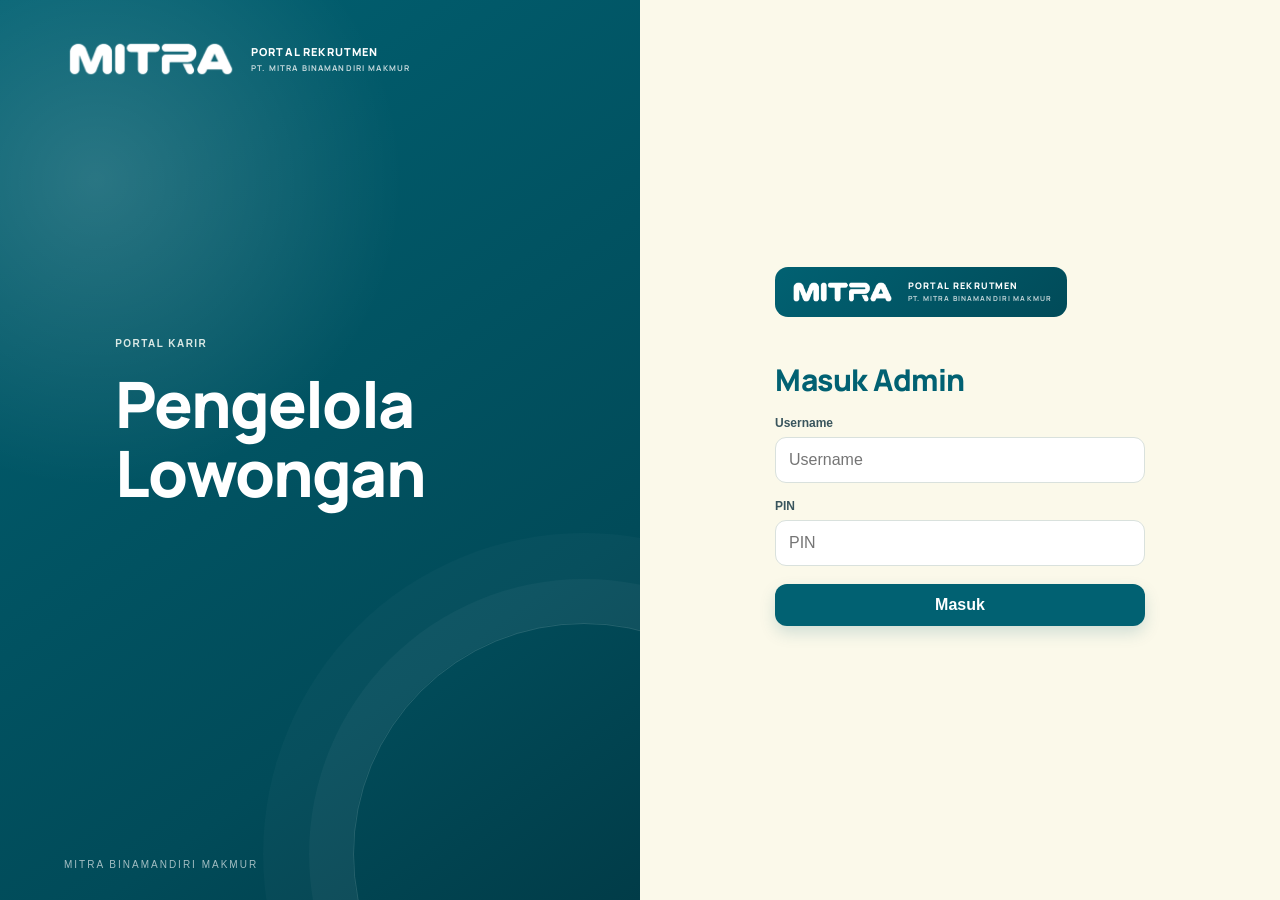
==== commit b29df037: "feat: add vacancy management system Implement new modules for vacancy handling, including UI shells," ====
--- a/index.html
+++ b/index.html
@@ -2,68 +2,66 @@
 <html lang="id">
 <head>
   <meta charset="utf-8">
-  <meta name="viewport" content="width=device-width, initial-scale=1">
+  <meta name="viewport" content="width=device-width, initial-scale=1, viewport-fit=cover">
   <meta name="theme-color" content="#016172">
-  <title>Portal Karir · HR Console</title>
-  <link rel="stylesheet" href="assets/css/app.css?v=20261119-mitra-recruitment-01">
-  <link rel="stylesheet" href="assets/css/mitra-theme.css?v=20261119-mitra-recruitment-01">
+  <title>Portal Karir · Pengelola Lowongan</title>
+  <link rel="stylesheet" href="assets/css/app.css?v=20261122-lowongan-v1">
+  <link rel="stylesheet" href="assets/css/mitra-theme.css?v=20261122-lowongan-v1">
 </head>
 <body class="admin-page">
-  <div id="desktop-guard" class="desktop-guard">
-    <div class="guard-mark"><img src="assets/img/logo-mitra.png" alt="Logo Mitra"></div>
-    <div class="guard-title">Portal Karir</div>
-  </div>
-
   <div id="login-view" class="login-screen">
     <div class="login-art">
-      <div class="brand-lockup"><img class="brand-logo" src="assets/img/logo-mitra.png" alt="PT. Mitra Binamandiri Makmur"><span class="brand-copy">PORTAL REKRUTMEN<small>PT. MITRA BINAMANDIRI MAKMUR</small></span></div>
-      <div class="login-art-copy"><span class="eyebrow">HUMAN RESOURCES</span><h1>Talent, tracked<br>with clarity.</h1><p>Satu ruang kerja untuk seluruh proses rekrutmen.</p></div>
-      <div class="login-art-foot">RECRUITMENT MANAGEMENT</div>
+      <div class="brand-lockup">
+        <img class="brand-logo" src="assets/img/logo-mitra.png" alt="PT. Mitra Binamandiri Makmur">
+        <span class="brand-copy">PORTAL REKRUTMEN<small>PT. MITRA BINAMANDIRI MAKMUR</small></span>
+      </div>
+      <div class="login-art-copy">
+        <span class="eyebrow">PORTAL KARIR</span>
+        <h1>Pengelola Lowongan</h1>
+      </div>
+      <div class="login-art-foot">MITRA BINAMANDIRI MAKMUR</div>
     </div>
     <div class="login-panel">
       <div class="login-box">
-        <div class="brand-lockup dark"><img class="brand-logo" src="assets/img/logo-mitra.png" alt="PT. Mitra Binamandiri Makmur"><span class="brand-copy">PORTAL REKRUTMEN<small>PT. MITRA BINAMANDIRI MAKMUR</small></span></div>
-        <span class="eyebrow muted">ADMIN ACCESS</span>
-        <h2>Selamat datang</h2>
-        <p class="subtle">Masuk menggunakan username dan PIN.</p>
+        <div class="brand-lockup dark">
+          <img class="brand-logo" src="assets/img/logo-mitra.png" alt="PT. Mitra Binamandiri Makmur">
+          <span class="brand-copy">PORTAL REKRUTMEN<small>PT. MITRA BINAMANDIRI MAKMUR</small></span>
+        </div>
+        <h2>Masuk Admin</h2>
         <form id="login-form" autocomplete="on">
-          <label class="field-label" for="login-user">User</label>
+          <label class="field-label" for="login-user">Username</label>
           <input id="login-user" class="input" name="username" autocomplete="username" autocapitalize="none" spellcheck="false" minlength="3" maxlength="32" required placeholder="Username">
           <label class="field-label" for="login-pin">PIN</label>
           <input id="login-pin" class="input" name="pin" type="password" inputmode="numeric" pattern="[0-9]{4,12}" minlength="4" maxlength="12" autocomplete="current-password" required placeholder="PIN">
-          <button class="btn btn-primary full" type="submit">Masuk <span aria-hidden="true">↗</span></button>
+          <button class="btn btn-primary full" type="submit">Masuk</button>
           <div id="login-error" class="form-error" role="alert"></div>
         </form>
       </div>
-      <div class="login-copyright">© Portal Karir · HR Console</div>
     </div>
   </div>
 
-  <div id="admin-shell" class="admin-shell hidden">
-    <aside class="sidebar">
-      <div class="sidebar-brand"><img class="brand-logo" src="assets/img/logo-mitra.png" alt="Logo Mitra"><div><b>PORTAL REKRUTMEN</b><small>HR CONSOLE</small></div></div>
-      <div class="sidebar-label">WORKSPACE</div>
-      <nav id="admin-nav" class="side-nav">
-        <button class="nav-item active" data-view="dashboard"><span class="nav-icon">▦</span>Dashboard</button>
-        <button class="nav-item" data-view="stage1"><span class="nav-icon">◷</span>Rekrutmen Tahap 1</button>
-        <button class="nav-item" data-view="stage2"><span class="nav-icon">▤</span>Rekrutmen Tahap 2</button>
-        <button class="nav-item" data-view="stage3"><span class="nav-icon">◈</span>Rekrutmen Tahap 3</button>
-        <button class="nav-item" data-view="employees"><span class="nav-icon">♙</span>Tracking Karyawan</button>
-        <button class="nav-item" data-view="print"><span class="nav-icon">▧</span>Cetak Lamaran</button>
-        <div class="nav-divider"></div>
-        <button class="nav-item" data-view="reports"><span class="nav-icon">▥</span>Laporan Rekrutmen</button>
-        <button class="nav-item" data-view="settings"><span class="nav-icon">⚙</span>Pengaturan Portal</button>
-      </nav>
-      <div class="sidebar-bottom"><div class="sidebar-status"><span class="status-dot"></span>Supabase connected</div><button id="logout-btn" class="logout-btn">Keluar <span>↗</span></button></div>
-    </aside>
-    <main class="admin-main">
-      <header class="admin-topbar">
-        <div><div class="eyebrow muted">RECRUITMENT MANAGEMENT</div><div id="page-title" class="topbar-title">Dashboard</div></div>
-        <div class="topbar-right"><span class="live-label"><span class="status-dot"></span>Live data</span><div class="profile-chip"><span class="profile-avatar">HR</span><span><b id="admin-name">HR Admin</b><small>Administrator</small></span></div></div>
-      </header>
-      <section id="admin-content" class="admin-content"></section>
-    </main>
+  <div id="admin-shell" class="admin-shell vacancy-shell hidden">
+    <header class="admin-topbar vacancy-topbar">
+      <div class="topbar-brand">
+        <div class="topbar-logo-wrap">
+          <img class="brand-logo" src="assets/img/logo-mitra.png" alt="PT. Mitra Binamandiri Makmur">
+        </div>
+        <div>
+          <div class="eyebrow muted">PORTAL KARIR</div>
+          <h1 id="page-title" class="topbar-title">Pengelola Lowongan</h1>
+        </div>
+      </div>
+      <div class="topbar-right">
+        <div class="profile-chip">
+          <span class="profile-avatar">HR</span>
+          <span><b id="admin-name">HR Admin</b></span>
+        </div>
+        <button id="logout-btn" class="btn btn-secondary logout-top-btn" type="button">Keluar</button>
+      </div>
+    </header>
+    <main id="admin-content" class="admin-content vacancy-content"></main>
   </div>
-  <script type="module" src="assets/js/admin.js?v=20261119-mitra-recruitment-01"></script>
+
+  <script type="module" src="assets/js/admin.js?v=20261122-lowongan-v1"></script>
 </body>
 </html>
--- a/assets/css/app.css
+++ b/assets/css/app.css
@@ -9,9 +9,8 @@
 .admin-shell{min-height:100vh;display:grid;grid-template-columns:246px minmax(0,1fr)}.sidebar{position:sticky;top:0;height:100vh;background:var(--navy);padding:25px 17px 18px;color:#fff;display:flex;flex-direction:column}.sidebar-brand{padding:0 9px 36px;letter-spacing:.7px}.sidebar-brand b{display:block;font-size:11px}.sidebar-brand small{display:block;color:#8595ae;font-size:9px;letter-spacing:1.4px;margin-top:3px}.sidebar-label{font-size:9px;font-weight:700;letter-spacing:1.6px;color:#72829b;padding:0 12px 11px}.side-nav{display:flex;flex-direction:column;gap:5px}.nav-item{width:100%;display:flex;align-items:center;gap:12px;padding:12px 12px;border:0;border-radius:11px;background:transparent;text-align:left;color:#adbad0;font-size:12.5px;font-weight:600;transition:.15s}.nav-item:hover{background:rgba(255,255,255,.06);color:#fff}.nav-item.active{background:linear-gradient(100deg,rgba(82,121,215,.3),rgba(82,121,215,.12));color:#fff;box-shadow:inset 2px 0 #7b9cf0}.nav-icon{width:18px;text-align:center;font-size:17px;color:#8298bd}.nav-item.active .nav-icon{color:#a8befd}.nav-divider{height:1px;background:rgba(255,255,255,.09);margin:13px 8px}.sidebar-bottom{margin-top:auto}.sidebar-status{display:flex;align-items:center;gap:9px;padding:13px 10px;color:#8ea0b9;font-size:11px;border-top:1px solid rgba(255,255,255,.08)}.sidebar-status .status-dot{width:6px;height:6px}.logout-btn{width:100%;padding:12px 10px;display:flex;justify-content:space-between;background:transparent;color:#aab7cc;font-size:12px;border-radius:9px}.logout-btn:hover{background:rgba(255,255,255,.06);color:#fff}.admin-main{min-width:0}.admin-topbar{height:82px;padding:0 34px;display:flex;align-items:center;justify-content:space-between;background:#fff;border-bottom:1px solid var(--line)}.topbar-title{font:800 19px Manrope,sans-serif;margin-top:4px;letter-spacing:-.35px}.topbar-right{display:flex;align-items:center;gap:22px}.live-label{display:flex;align-items:center;gap:8px;font-size:11px;color:#7c8b9f}.profile-chip{display:flex;align-items:center;gap:10px;padding-left:18px;border-left:1px solid var(--line)}.profile-avatar{width:34px;height:34px;border-radius:50%;display:grid;place-items:center;background:#edf1fb;color:#4a67aa;font-size:11px;font-weight:800}.profile-chip b,.profile-chip small{display:block}.profile-chip b{font-size:11px}.profile-chip small{font-size:10px;color:#94a0ae;margin-top:2px}.admin-content{padding:30px 34px 54px;max-width:1600px;margin:auto}.page-intro{display:flex;justify-content:space-between;align-items:flex-end;gap:20px;margin-bottom:22px}.page-intro h1{font:800 25px Manrope,sans-serif;letter-spacing:-.9px;margin:0 0 4px}.page-intro p{font-size:12px;color:var(--muted);margin:0}.page-actions{display:flex;gap:9px;align-items:center}.stat-grid{display:grid;grid-template-columns:repeat(4,minmax(0,1fr));gap:15px;margin-bottom:18px}.stat-card{background:#fff;border:1px solid var(--line);border-radius:15px;padding:18px 19px;box-shadow:0 3px 12px rgba(21,40,68,.025)}.stat-top{display:flex;justify-content:space-between;align-items:center;color:#7d8a9b;font-size:11px;font-weight:600}.stat-icon{width:32px;height:32px;border-radius:10px;background:#eef2fb;color:#5574c0;display:grid;place-items:center;font-size:16px}.stat-number{font:800 27px Manrope,sans-serif;letter-spacing:-1px;margin-top:14px}.stat-note{font-size:10px;color:#9ba7b6;margin-top:2px}.content-grid{display:grid;grid-template-columns:minmax(0,1.5fr) minmax(280px,.9fr);gap:16px}.panel{background:#fff;border:1px solid var(--line);border-radius:15px;box-shadow:0 3px 12px rgba(21,40,68,.025);min-width:0}.panel-head{display:flex;align-items:center;justify-content:space-between;padding:17px 19px;border-bottom:1px solid #eef1f5}.panel-head h3{font:800 13px Manrope,sans-serif;margin:0}.panel-head p{font-size:10px;color:#97a3b2;margin:4px 0 0}.panel-body{padding:18px 19px}.chart-bars{display:flex;align-items:flex-end;gap:14px;height:180px;padding:8px 4px 0;border-bottom:1px solid #edf0f4}.bar-group{flex:1;height:100%;display:flex;flex-direction:column;justify-content:flex-end;align-items:center;gap:8px}.bar{width:min(36px,75%);min-height:5px;border-radius:7px 7px 2px 2px;background:linear-gradient(180deg,#86a2ee,#456bd1)}.bar-label{font-size:9px;color:#8d9aab}.bar-value{font-size:10px;color:#62738c;font-weight:700}.stage-list{display:grid;gap:14px}.stage-row{display:grid;grid-template-columns:1fr auto;align-items:center;gap:10px}.stage-row b{font-size:11px}.stage-row small{display:block;font-size:10px;color:#99a5b2;margin-top:3px}.stage-count{font:800 18px Manrope;color:#30486e}.progress-track{height:5px;background:#edf1f6;border-radius:8px;margin-top:8px;overflow:hidden}.progress-fill{height:100%;border-radius:8px;background:#7390dc}.table-panel{margin-top:17px}.table-wrap{overflow:auto}.data-table{width:100%;border-collapse:collapse;white-space:nowrap}.data-table th{padding:12px 15px;text-align:left;background:#fafbfd;color:#8d9aab;font-size:9px;letter-spacing:.7px;font-weight:700;border-bottom:1px solid #edf0f4}.data-table td{padding:13px 15px;font-size:11px;border-bottom:1px solid #f0f2f5;color:#47566b}.data-table tr:last-child td{border-bottom:0}.data-table td b{color:#26374f}.table-empty{text-align:center;padding:30px!important;color:#a0acb9!important}.table-search{display:flex;gap:8px}.table-search input{width:220px;padding:9px 11px;border:1px solid var(--line);border-radius:9px;font-size:11px;outline:none}.status-pill{display:inline-flex;align-items:center;gap:6px;padding:5px 9px;border-radius:30px;background:#f0f3f8;color:#62718a;font-size:9px;font-weight:700}.status-pill.blue{background:#edf2ff;color:#4c68b6}.status-pill.green{background:#eaf7f2;color:#28866d}.status-pill.gold{background:#fff6e9;color:#a87a38}.status-pill.gray{background:#f2f4f7;color:#8793a1}.row-actions{display:flex;gap:6px}.icon-btn{border:1px solid var(--line);background:#fff;border-radius:8px;padding:7px 9px;color:#536680;font-size:10px}.icon-btn:hover{background:#f5f7fb}.placeholder-panel{display:grid;place-items:center;min-height:330px;text-align:center;padding:32px}.placeholder-symbol{width:56px;height:56px;display:grid;place-items:center;border-radius:17px;background:#eef2fb;color:#5976bd;font-size:23px;margin-bottom:16px}.placeholder-panel h2{font:800 18px Manrope;margin:0 0 5px}.placeholder-panel p{font-size:12px;color:#9aa5b2;margin:0}.filters{display:flex;gap:8px;flex-wrap:wrap}.filters .select{width:auto;min-width:160px;padding:9px 11px;font-size:11px}
 /* candidate mobile */
 .candidate-page{background:#f4f6f9;min-height:100vh}.candidate-wrap{max-width:650px;margin:0 auto;padding:22px 16px 50px}.candidate-brand{height:43px;margin:0 0 20px;color:#25344b}.candidate-brand .brand-symbol{width:32px;height:32px;border-radius:10px}.candidate-content{min-height:300px}.candidate-card{background:#fff;border:1px solid #e7ebf1;border-radius:20px;box-shadow:0 12px 35px rgba(28,45,72,.06);padding:24px}.candidate-card h1{font:800 22px Manrope;letter-spacing:-.6px;margin:4px 0 5px}.candidate-card .subtle{margin:0}.stage-kicker{font-size:9px;letter-spacing:1.8px;font-weight:800;color:#8a99ae}.stage-number{font:800 46px Manrope;color:#e7ecf5;line-height:1;margin:19px 0 3px}.placeholder-card{min-height:340px;display:flex;flex-direction:column;justify-content:center;align-items:center;text-align:center}.placeholder-card .placeholder-line{width:44px;height:3px;border-radius:4px;background:#6887dc;margin-top:18px}.step-top{display:flex;align-items:center;justify-content:space-between;margin-bottom:14px}.step-top .step-number{font-size:10px;color:#8997aa;font-weight:700;letter-spacing:.6px}.step-progress{height:4px;background:#e8edf5;border-radius:8px;overflow:hidden;margin-bottom:19px}.step-progress span{height:100%;display:block;background:#587be0;border-radius:8px}.candidate-title{font:800 22px Manrope;letter-spacing:-.7px;margin:0 0 5px}.candidate-sub{font-size:12px;color:#8391a4;margin:0 0 22px}.upload-zone{display:grid;place-items:center;text-align:center;border:1.5px dashed #cbd5e4;border-radius:14px;background:#fafbfd;padding:24px 14px;transition:.15s}.upload-zone:focus-within,.upload-zone:hover{border-color:#7896e4;background:#f7f9ff}.upload-icon{width:42px;height:42px;border-radius:13px;display:grid;place-items:center;background:#edf2ff;color:#5879d5;font-size:20px;margin-bottom:9px}.upload-zone b{font-size:12px}.upload-zone small{color:#96a2b2;font-size:10px;margin-top:4px}.upload-zone input{max-width:100%;margin-top:12px;font-size:11px}.ocr-status{font-size:11px;color:#73839a;margin:12px 0;min-height:16px}.ocr-grid{display:grid;grid-template-columns:1fr 1fr;gap:11px;margin-top:16px}.ocr-grid .wide{grid-column:1/-1}.form-section{background:#fff;border:1px solid #e7ebf1;border-radius:17px;padding:19px;margin-top:12px}.form-section h2{font:800 13px Manrope;margin:0 0 15px;display:flex;align-items:center;gap:9px}.section-bullet{width:23px;height:23px;display:grid;place-items:center;border-radius:8px;background:#edf2ff;color:#5676ce;font-size:10px}.form-grid{display:grid;grid-template-columns:1fr 1fr;gap:12px}.form-field{min-width:0}.form-field.wide{grid-column:1/-1}.form-field label{display:block;font-size:10px;color:#687990;font-weight:700;margin-bottom:6px}.form-field input,.form-field select,.form-field textarea{width:100%;min-width:0;border:1px solid #dfe5ee;border-radius:9px;padding:10px 11px;font:12px 'DM Sans',sans-serif;color:#24344b;background:#fff;outline:none}.form-field input:focus,.form-field select:focus,.form-field textarea:focus{border-color:#829ce5;box-shadow:0 0 0 3px rgba(88,123,224,.08)}.form-field textarea{min-height:75px;resize:vertical}.form-field input[readonly]{background:#f6f8fb;color:#64748a}.field-note{font-size:9px;color:#9aa6b5;margin-top:4px}.choice-row{display:flex;flex-wrap:wrap;gap:8px}.choice-chip{display:flex;align-items:center;gap:6px;padding:9px 11px;border:1px solid #e0e6ef;border-radius:10px;color:#53647c;font-size:11px}.choice-chip input{accent-color:#5377d9}.conditional-fields{margin-top:12px;padding:13px;border-radius:12px;background:#f8f9fc;border:1px solid #edf0f5}.repeat-row{padding:12px 0;border-top:1px solid #ebeff4}.repeat-row:first-child{border-top:0}.repeat-title{font-size:10px;font-weight:800;color:#70819a;margin-bottom:10px}.candidate-actions{display:flex;gap:9px;margin-top:17px}.candidate-actions>*{flex:1}.candidate-actions .btn{padding:13px 12px;font-size:12px}.consent-wrap{display:flex;align-items:flex-start;gap:9px;color:#64748a;font-size:11px;line-height:1.5}.consent-wrap input{margin-top:2px;accent-color:#587be0}.completion-card{text-align:center;padding:34px 24px}.completion-mark{width:54px;height:54px;border-radius:50%;display:grid;place-items:center;background:#eaf7f2;color:#26977d;font-size:24px;margin:0 auto 16px}.completion-card h1{font:800 21px Manrope;margin:0 0 8px}.completion-card p{color:#8794a5;font-size:12px}.link-box{padding:11px 12px;border:1px solid #e5eaf1;border-radius:10px;background:#fafbfd;font-size:10px;word-break:break-all;color:#61728d;margin:15px 0}.mini-note{font-size:10px;color:#97a3b2}.disc-card{background:#fff;border:1px solid #e7ebf1;border-radius:18px;padding:20px;margin-top:12px}.disc-progress-meta{display:flex;justify-content:space-between;color:#8b98aa;font-size:11px;margin-bottom:8px}.disc-q-title{font:800 18px Manrope;letter-spacing:-.5px;margin:0 0 4px}.disc-q-sub{font-size:11px;color:#8b98aa;margin-bottom:15px}.disc-option{display:grid;grid-template-columns:minmax(0,1fr) 78px 78px;gap:7px;align-items:center;padding:9px 0;border-top:1px solid #eff2f6}.disc-option:first-child{border-top:0}.disc-option-text{font-size:12px;line-height:1.4;color:#52637b}.disc-pick{display:grid;place-items:center;min-width:44px;min-height:44px;padding:8px 4px;border:1px solid #e3e8f0;border-radius:8px;background:#fff;color:#8693a5;font-size:12px;font-weight:800}.disc-pick.selected-most{border-color:#5f7edb;background:#edf2ff;color:#4666ca}.disc-pick.selected-least{border-color:#c39b5b;background:#fff7e9;color:#9a7139}.disc-legend{display:grid;grid-template-columns:1fr 1fr;gap:7px;margin:13px 0}.disc-legend span{font-size:10px;padding:8px;border-radius:8px;text-align:center;background:#f3f6fc;color:#63738d}.candidate-toast{padding:10px 12px;border-radius:9px;background:#fff4e7;color:#956c31;font-size:10px;margin-top:10px}
-@media(max-width:1023px){#desktop-guard{display:grid;min-height:100vh;place-content:center;justify-items:center;gap:12px;background:var(--navy);color:#fff}#desktop-guard .guard-mark{display:grid;place-items:center;width:52px;height:52px;border-radius:16px;background:#4265bf;font:800 17px Manrope}#desktop-guard .guard-title{font:800 16px Manrope;letter-spacing:1px}.login-screen,.admin-shell{display:none!important}}
-@media(min-width:1024px){#desktop-guard{display:none!important}}
-@media(max-width:720px){.candidate-wrap{padding:15px 12px 35px}.candidate-brand{margin-bottom:14px}.candidate-card{padding:19px;border-radius:16px}.candidate-title{font-size:20px}.form-section{padding:15px}.form-grid,.ocr-grid{grid-template-columns:1fr}.form-field.wide,.ocr-grid .wide{grid-column:auto}.disc-card{padding:16px}.disc-option{grid-template-columns:minmax(0,1fr) 64px 64px;gap:5px}.disc-pick{font-size:12px;padding:8px 2px;min-width:44px;min-height:44px}.candidate-actions{flex-direction:column}.login-screen{grid-template-columns:1fr}.login-art{display:none}}
+@media(max-width:900px){.login-screen{grid-template-columns:1fr}.login-art{display:none}}
+@media(max-width:720px){.candidate-wrap{padding:15px 12px 35px}.candidate-brand{margin-bottom:14px}.candidate-card{padding:19px;border-radius:16px}.candidate-title{font-size:20px}.form-section{padding:15px}.form-grid,.ocr-grid{grid-template-columns:1fr}.form-field.wide,.ocr-grid .wide{grid-column:auto}.disc-card{padding:16px}.disc-option{grid-template-columns:minmax(0,1fr) 64px 64px;gap:5px}.disc-pick{font-size:12px;padding:8px 2px;min-width:44px;min-height:44px}.candidate-actions{flex-direction:column}}
 @media print{.candidate-brand,.candidate-actions,.btn{display:none!important}}
 
 /* Stage 2 form refinements */
@@ -397,7 +396,7 @@
 .ocr-map-table td:first-child{font-weight:800;white-space:normal;color:#40516a;overflow-wrap:anywhere}
 .ocr-map-table td:last-child{min-width:105px;overflow-wrap:anywhere;color:#26364d}
 .ocr-map-missing{color:#9b6b35;font-style:italic}
-@media(max-width:520px){.ocr-map-table{min-width:0}.ocr-map-table thead{display:none}.ocr-map-table tbody tr{display:block;padding:7px 0;border-top:1px solid #e9edf3}.ocr-map-table td{display:block;border:0;padding:3px 6px;overflow-wrap:anywhere}.ocr-map-table td:first-child{font-size:10px}.ocr-map-table td:nth-child(2)::before{content:'Tujuan: ';font-weight:800;color:#6c7b90}.ocr-map-table td:nth-child(3)::before{content:'Hasil: ';font-weight:800;color:#6c7b90}}
+@media(max-width:520px){.ocr-map-table{min-width:0}.ocr-map-table thead{display:none}.ocr-map-table tbody tr{display:block;padding:7px 0;border-top:1px solid #e9edf3}.ocr-map-table td{display:block;border:0;padding:3px 6px;overflow-wrap:anywhere}.ocr-map-table td:first-child{font-size:10px}.ocr-map-table td:nth-child(2)::before{content:'Hasil: ';font-weight:800;color:#6c7b90}}
 
 .camera-actions #capture-ktp:not(:disabled){background:#3b68d8!important;color:#fff!important;opacity:1!important}
 .camera-actions #capture-ktp:disabled{background:#e9edf5!important;color:#8995a8!important;opacity:1!important}
--- a/assets/css/mitra-theme.css
+++ b/assets/css/mitra-theme.css
@@ -44,10 +44,6 @@
 .brand-symbol{display:none!important}
 
 /* Login dan dashboard admin */
-#desktop-guard{background:var(--teal,#016172)!important;color:#fff}
-#desktop-guard .guard-mark{width:200px!important;height:auto!important;padding:18px 20px;background:transparent!important;border-radius:0!important}
-#desktop-guard .guard-mark img{display:block;width:100%;height:auto;mix-blend-mode:screen}
-#desktop-guard .guard-title{font-size:13px!important;letter-spacing:1.4px!important}
 .login-screen{background:var(--cream,#fbf9ea)}
 .login-art{background:
   radial-gradient(circle at 15% 20%,rgba(255,255,255,.16),transparent 34%),
@@ -238,3 +234,178 @@
   .disc-pick{min-width:40px;min-height:40px}
   .disc-column-head span{font-size:8px;padding:7px 6px}
 }
+
+
+/* Tabel frontend: header tetap terlihat saat scroll dan dapat diurutkan. */
+.table-wrap,.recruitment-data-scroll,.ocr-map-table-wrap{position:relative;max-height:min(68vh,760px);overflow:auto;overscroll-behavior:contain}
+.data-table thead th,table thead th{position:sticky;top:0;z-index:8;background:#f1f6f3;box-shadow:0 1px 0 #dce7e1;cursor:pointer;user-select:none}
+.data-table thead th::after,table thead th::after{content:'↕';display:inline-block;margin-left:8px;color:#91a39d;font-size:11px;font-weight:800;opacity:.72}
+.data-table thead th[data-sort-direction="asc"]::after,table thead th[data-sort-direction="asc"]::after{content:'↑';color:var(--teal);opacity:1}
+.data-table thead th[data-sort-direction="desc"]::after,table thead th[data-sort-direction="desc"]::after{content:'↓';color:var(--teal);opacity:1}
+.data-table thead th:hover,table thead th:hover{background:#e7f0eb}
+.stage2-actions{flex-wrap:wrap;min-width:225px}
+.stage2-actions .danger{color:#b53d32;border-color:#efd0ca}
+.stage2-actions .danger:hover{background:#fff0ed;border-color:#e8b7ad}
+.stage2-candidate-panel{margin-top:0;margin-bottom:18px}
+.stage2-candidate-panel .table-wrap{border-radius:0 0 14px 14px}
+.candidate-edit-card{width:min(980px,100%);max-height:min(92vh,920px)}
+.candidate-edit-basic-grid{display:grid;grid-template-columns:1.3fr 1fr 1.2fr;gap:12px;padding:14px 0 18px}
+.candidate-edit-basic-grid label,.candidate-edit-field{display:block;min-width:0;font-size:10px;font-weight:800;color:#39555d}
+.candidate-edit-basic-grid .input,.candidate-edit-field .input,.candidate-edit-field .select,.candidate-edit-field .textarea{display:block;width:100%;margin-top:6px;padding:9px 10px;font-size:12px}
+.candidate-edit-divider{display:flex;align-items:baseline;gap:12px;padding:14px 0 10px;border-top:1px solid var(--line);color:var(--teal-dark)}
+.candidate-edit-divider b{font-size:12px}.candidate-edit-divider span,.candidate-edit-field small{font-size:10px;color:var(--muted);font-weight:400}
+.candidate-edit-fields{display:grid;grid-template-columns:repeat(2,minmax(0,1fr));gap:12px 14px;max-height:50vh;overflow:auto;padding:4px 3px 10px 0}
+.candidate-edit-field-wide{grid-column:1/-1}
+.candidate-edit-field .textarea{resize:vertical;line-height:1.45}
+.candidate-edit-field small{display:block;margin-top:4px}
+#candidate-edit-error{margin-top:10px}
+@media(max-width:720px){
+ .table-wrap,.recruitment-data-scroll{max-height:65vh}
+ .candidate-edit-basic-grid,.candidate-edit-fields{grid-template-columns:1fr}
+ .candidate-edit-field-wide{grid-column:auto}
+ .candidate-edit-divider{align-items:flex-start;flex-direction:column;gap:3px}
+ .candidate-edit-card{padding:18px}
+}
+
+/* Pengelola Lowongan · single-focus admin shell (desktop & mobile) */
+.vacancy-shell{display:block;min-height:100vh;background:var(--canvas)}
+.vacancy-topbar{position:sticky;top:0;z-index:30;height:auto;min-height:70px;padding:12px clamp(16px,3vw,32px);display:flex;align-items:center;justify-content:space-between;gap:14px;background:#fff;border-bottom:1px solid var(--line);box-shadow:0 3px 14px rgba(1,97,114,.04)}
+.topbar-brand{display:flex;align-items:center;gap:14px;min-width:0}
+.topbar-logo-wrap{display:flex;align-items:center;padding:8px 12px;border-radius:10px;background:linear-gradient(135deg,#016172,#014b59);flex:0 0 auto}
+.topbar-logo-wrap .brand-logo{width:96px;max-height:28px}
+.vacancy-topbar .topbar-title{margin:2px 0 0;font-size:18px;font-weight:800;line-height:1.2;color:var(--teal);white-space:nowrap;overflow:hidden;text-overflow:ellipsis}
+.vacancy-topbar .topbar-right{display:flex;align-items:center;gap:12px;flex:0 0 auto}
+.vacancy-topbar .profile-chip{padding-left:0;border-left:0}
+.logout-top-btn{min-height:40px;padding:9px 14px;font-size:12px;border-radius:9px}
+.vacancy-content{max-width:1420px;margin:0 auto;padding:22px clamp(14px,3vw,32px) 56px;background:transparent}
+
+.vacancy-toolbar{display:flex;align-items:center;justify-content:space-between;gap:12px;flex-wrap:wrap;margin-bottom:16px}
+.vacancy-toolbar-meta{display:flex;align-items:baseline;gap:12px;flex-wrap:wrap}
+.vacancy-toolbar-meta h2{margin:0;font-size:20px;font-weight:800;color:var(--teal-dark);letter-spacing:-.3px}
+.vacancy-count{font-size:12px;color:var(--muted);font-variant-numeric:tabular-nums}
+.vacancy-toolbar-actions{display:flex;align-items:center;gap:10px;flex-wrap:wrap}
+.vacancy-search{min-width:220px;padding:10px 12px;border:1px solid var(--border);border-radius:9px;background:#fff;color:var(--ink);font-size:13px;outline:none}
+.vacancy-search:focus{border-color:var(--teal);box-shadow:0 0 0 3px rgba(1,97,114,.10)}
+.vacancy-toolbar-actions .btn{min-height:42px;padding:10px 15px;font-size:13px;border-radius:9px}
+
+.vacancy-table-panel{background:#fff;border:1px solid var(--line);border-radius:14px;box-shadow:var(--shadow);overflow:hidden}
+.vacancy-table-wrap{overflow-x:auto;max-height:none}
+.vacancy-table{width:100%;border-collapse:collapse;table-layout:fixed}
+.vacancy-table thead th{position:static;cursor:default;padding:12px 14px;font-size:11px;font-weight:800;text-transform:uppercase;letter-spacing:.45px;color:#526b70;background:#f4f8f6;border-bottom:1px solid var(--line);white-space:nowrap}
+.vacancy-table thead th::after{display:none}
+.vacancy-table tbody td{padding:14px;vertical-align:top;border-bottom:1px solid #edf2ef;font-size:13px;line-height:1.45;color:var(--ink);white-space:normal;overflow-wrap:anywhere}
+.vacancy-table tbody tr:last-child td{border-bottom:0}
+.vacancy-table tbody tr:hover{background:#fbfdfb}
+.vacancy-table .col-pos{width:18%}
+.vacancy-table .col-loc{width:22%}
+.vacancy-table .col-score{width:8%;text-align:right;font-variant-numeric:tabular-nums;white-space:nowrap}
+.vacancy-table .col-other{width:16%}
+.vacancy-table .col-questions{width:27%}
+.vacancy-table .col-actions{width:176px;text-align:right}
+.vacancy-table td.col-score{font-weight:800;color:var(--teal-dark)}
+
+.pos-name-title{font-weight:800;font-size:14px;color:var(--teal-dark)}
+.pos-state-line{margin-top:4px;font-size:11px;color:#21835a;font-weight:700}
+.pos-state-line.inactive{color:var(--muted)}
+.loc-district-list{font-size:12px;color:#3f5358;line-height:1.5}
+.loc-empty{font-size:12px;color:var(--muted)}
+.q-summary-list{display:flex;flex-direction:column;gap:8px;margin:0;padding:0;list-style:none}
+.q-summary-item{padding-bottom:7px;border-bottom:1px dashed #e6ede9}
+.q-summary-item:last-child{padding-bottom:0;border-bottom:0}
+.q-summary-head{display:flex;align-items:baseline;justify-content:space-between;gap:8px;font-size:12px}
+.q-summary-head b{color:var(--ink);font-weight:700}
+.q-summary-type{font-size:11px;color:var(--muted);white-space:nowrap}
+.q-summary-scores{margin-top:3px;font-size:11px;color:#51686d;font-variant-numeric:tabular-nums}
+.vacancy-row-actions{display:grid;grid-template-columns:1fr 1fr;gap:6px}
+.vacancy-row-actions .icon-btn{min-height:34px;padding:6px 10px;font-size:12px;font-weight:700;background:#fff;text-align:center}
+.vacancy-row-actions .icon-btn.primary-action{background:#edf5f2;border-color:#bfd6ce;color:var(--teal-dark)}
+.vacancy-row-actions .icon-btn.danger-action{color:var(--danger);border-color:#efd3cf}
+.vacancy-row-actions .icon-btn.danger-action:hover{background:#fff1ef}
+
+.vacancy-cards-mobile{display:none;gap:12px;flex-direction:column}
+.vacancy-card-m{background:#fff;border:1px solid var(--line);border-radius:14px;padding:15px;box-shadow:var(--shadow)}
+.vacancy-card-m-head{display:flex;justify-content:space-between;align-items:flex-start;gap:10px;padding-bottom:10px;border-bottom:1px solid #edf2ef}
+.vacancy-card-m-grid{display:grid;grid-template-columns:1fr auto;gap:8px 12px;padding:12px 0;border-bottom:1px solid #edf2ef;font-size:12px}
+.vacancy-card-m-label{font-size:11px;font-weight:800;color:var(--muted);text-transform:uppercase;letter-spacing:.35px}
+.vacancy-card-m-score{font-weight:800;color:var(--teal-dark);font-variant-numeric:tabular-nums;text-align:right;white-space:nowrap}
+.vacancy-card-m-qs{padding:12px 0}
+.vacancy-card-m-actions{display:grid;grid-template-columns:1fr 1fr;gap:8px;padding-top:4px}
+.vacancy-card-m-actions .icon-btn{min-height:44px;font-size:13px;font-weight:700}
+
+/* Modal Editor & Share */
+.vacancy-modal-card{width:min(860px,100%);max-height:min(92vh,920px);padding:22px;display:flex;flex-direction:column;overflow:hidden}
+.share-modal-card{width:min(580px,100%)}
+.vacancy-modal-form{display:flex;flex-direction:column;min-height:0;flex:1}
+.vacancy-modal-body{overflow-y:auto;padding-right:4px;margin-top:14px;display:flex;flex-direction:column;gap:18px;flex:1;min-height:0}
+.vacancy-modal-footer{flex-shrink:0;padding-top:12px;margin-top:12px;border-top:1px solid var(--line);background:#fff}
+.vacancy-modal-footer .form-error{margin-top:0;margin-bottom:8px;min-height:0}
+.vacancy-modal-footer .employee-modal-actions{margin-top:0}
+.v-form-section{border:1px solid var(--line);border-radius:12px;padding:16px;background:#fcfdfb}
+.v-form-section-head{display:flex;align-items:center;justify-content:space-between;gap:10px;margin-bottom:12px;flex-wrap:wrap}
+.v-form-section-head h3{margin:0;font-size:14px;font-weight:800;color:var(--teal-dark)}
+.v-grid-2{display:grid;grid-template-columns:minmax(0,1fr) 140px;gap:12px;align-items:end}
+.v-grid-eq{display:grid;grid-template-columns:1fr 1fr;gap:12px}
+.v-field{display:flex;flex-direction:column;gap:6px;min-width:0}
+.v-field label{font-size:12px;font-weight:700;color:#39555d}
+.v-field .input,.v-field .select,.v-field .textarea{min-height:42px;padding:9px 11px;font-size:13px;background:#fff}
+.v-check-inline{display:flex;align-items:center;gap:9px;min-height:42px;font-size:13px;font-weight:700;color:var(--ink);cursor:pointer}
+.v-check-inline input{width:18px;height:18px;accent-color:var(--teal);flex:0 0 auto}
+
+/* District multi-select picker */
+.district-picker-controls{display:grid;grid-template-columns:170px minmax(0,1fr) auto;gap:8px;margin-bottom:10px}
+.district-picker-list{display:grid;grid-template-columns:repeat(auto-fill,minmax(190px,1fr));gap:6px;max-height:190px;overflow-y:auto;padding:10px;border:1px solid var(--line);border-radius:10px;background:#fff}
+.district-chip{display:flex;align-items:center;gap:7px;padding:6px 8px;border:1px solid #e6ece9;border-radius:8px;font-size:12px;cursor:pointer;background:#fff}
+.district-chip:has(input:checked){border-color:var(--teal);background:#edf5f2;color:var(--teal-dark);font-weight:700}
+.district-chip input{width:15px;height:15px;accent-color:var(--teal);flex:0 0 auto}
+.district-custom-row{display:flex;gap:8px;margin-top:10px}
+.district-selected-tags{display:flex;flex-wrap:wrap;gap:6px;margin-top:10px}
+.district-selected-tag{display:inline-flex;align-items:center;gap:6px;padding:4px 9px;border:1px solid #c5dbd3;border-radius:7px;background:#edf5f2;color:var(--teal-dark);font-size:12px;font-weight:700}
+.district-selected-tag button{border:0;background:transparent;color:var(--teal-dark);font-weight:800;padding:0 2px;font-size:14px;line-height:1}
+
+/* Flexible Question Builder */
+.q-builder-list{display:flex;flex-direction:column;gap:12px}
+.q-builder-item{border:1px solid var(--line);border-radius:11px;padding:14px;background:#fff}
+.q-builder-top{display:flex;align-items:center;justify-content:space-between;gap:8px;margin-bottom:10px;flex-wrap:wrap}
+.q-builder-index{font-size:12px;font-weight:800;color:var(--teal-dark)}
+.q-builder-controls{display:flex;gap:6px;align-items:center}
+.q-builder-fields{display:grid;grid-template-columns:minmax(0,1.6fr) minmax(150px,1fr) auto;gap:10px;align-items:end}
+.q-options-box{margin-top:12px;padding-top:10px;border-top:1px solid #edf2ef}
+.q-options-head{display:grid;grid-template-columns:minmax(0,1fr) 110px 36px;gap:8px;font-size:11px;font-weight:800;color:var(--muted);margin-bottom:6px;text-transform:uppercase}
+.q-option-row{display:grid;grid-template-columns:minmax(0,1fr) 110px 36px;gap:8px;margin-bottom:7px;align-items:center}
+.q-option-row .input{min-height:38px;padding:7px 10px;font-size:13px}
+.q-option-row input[type="number"],.v-field input[type="number"]{font-variant-numeric:tabular-nums}
+.q-option-del{min-height:38px;width:36px;border:1px solid #efd3cf;border-radius:8px;background:#fff;color:var(--danger);font-weight:800}
+.q-nonoption-box{margin-top:12px;padding-top:10px;border-top:1px solid #edf2ef;display:grid;grid-template-columns:minmax(0,1fr) 150px;gap:10px}
+
+.share-preview-box{padding:12px;border:1px solid var(--line);border-radius:10px;background:#f7faf8;font-size:12px;word-break:break-all;color:var(--teal-dark);font-family:monospace}
+.share-actions-row{display:flex;gap:10px;flex-wrap:wrap;margin-top:10px}
+.share-actions-row .btn,.share-actions-row a.btn{min-height:44px;display:inline-flex;align-items:center;justify-content:center;text-decoration:none;font-size:13px}
+
+@media(max-width:960px){
+ .vacancy-table-panel{display:none}
+ .vacancy-cards-mobile{display:flex}
+}
+@media(max-width:720px){
+ .login-panel{padding:24px 16px}
+ .login-box .brand-lockup{margin-bottom:26px}
+ .vacancy-topbar{padding:10px 14px;flex-wrap:wrap}
+ .topbar-logo-wrap{padding:6px 9px}
+ .topbar-logo-wrap .brand-logo{width:76px;max-height:22px}
+ .vacancy-topbar .topbar-title{font-size:16px}
+ .vacancy-topbar .profile-chip{display:none}
+ .logout-top-btn{min-height:44px;padding:8px 12px}
+ .vacancy-content{padding:16px 12px 42px}
+ .vacancy-toolbar{flex-direction:column;align-items:stretch}
+ .vacancy-toolbar-actions{flex-direction:column;align-items:stretch}
+ .vacancy-search{width:100%;min-height:44px;font-size:16px}
+ .vacancy-toolbar-actions .btn{min-height:44px;width:100%}
+ .modal-backdrop{padding:8px;align-items:end}
+ .vacancy-modal-card{padding:16px;border-radius:16px 16px 12px 12px;max-height:94vh}
+ .v-grid-2,.v-grid-eq,.district-picker-controls,.q-builder-fields,.q-nonoption-box{grid-template-columns:1fr}
+ .q-options-head,.q-option-row{grid-template-columns:minmax(0,1fr) 82px 40px;gap:6px}
+ .v-field .input,.v-field .select,.v-field .textarea{font-size:16px;min-height:44px}
+ .q-option-row .input{font-size:16px;min-height:44px}
+ .q-option-del{min-height:44px;width:40px}
+ .share-actions-row>*{flex:1}
+}
+
